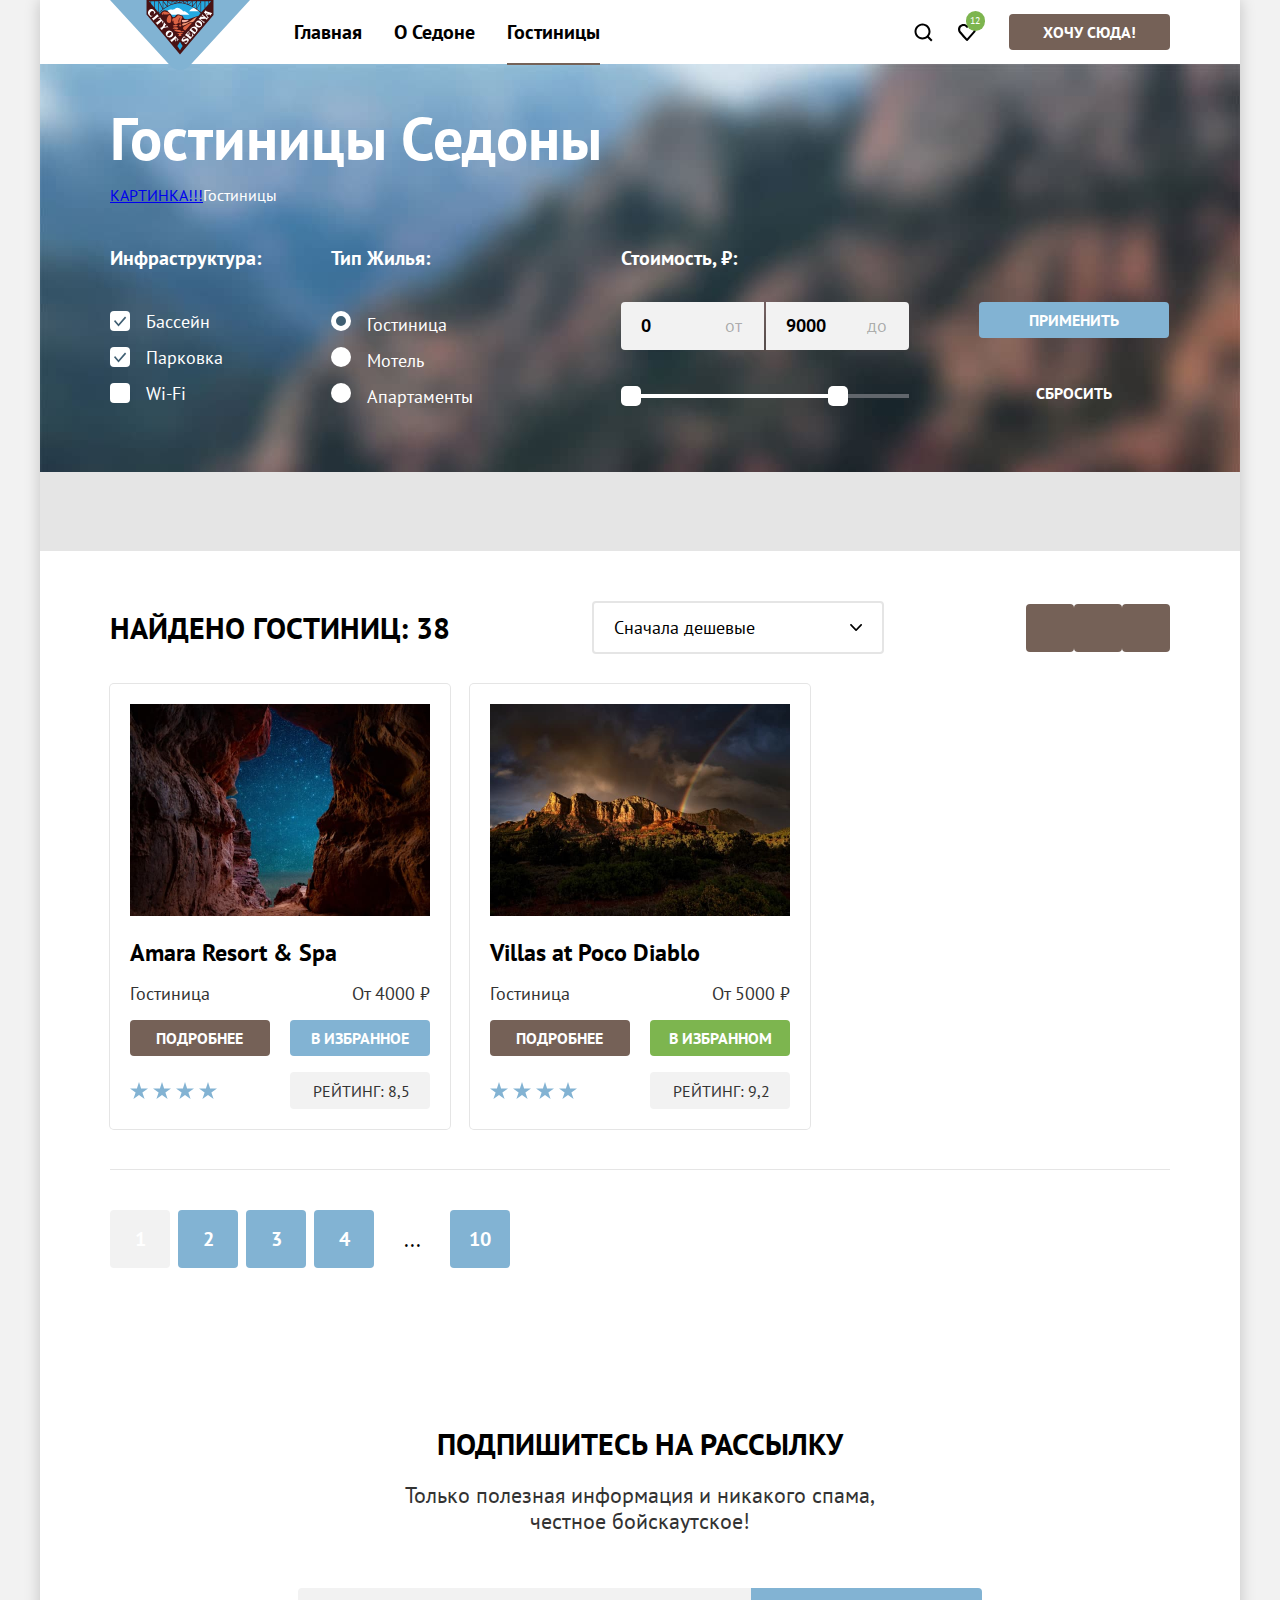
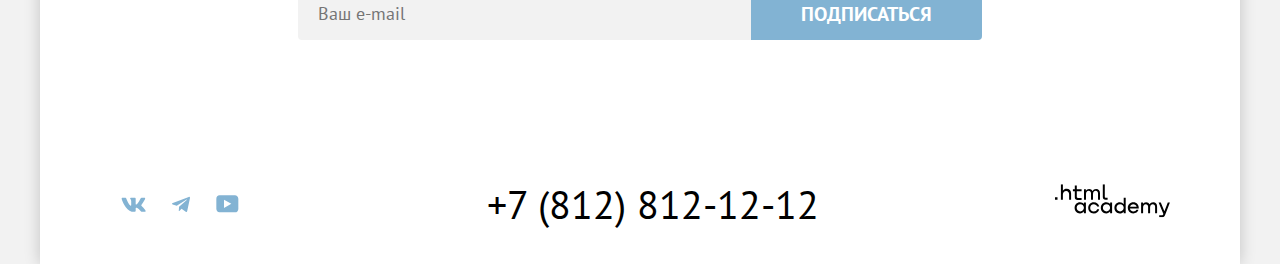
==== catalog.html @ 9e384999 "Добавляет состояния select" ====
<!DOCTYPE html>
<html lang="ru">

  <head>
    <meta charset="utf-8">
    <title>Гостиницы Седоны</title>
    <link rel="stylesheet" href="styles/styles.css">
  </head>

  <body>
    <div class="page-container">
      <header class="page-header">
        <div class="padding-container">
          <a class="navigation-logo" href="/">
            <img class="page-header-logo" src="images/icons/logo.svg" width="140" height="70"
              alt="Логотип сайта городка Седона">
          </a>
          <nav class="navigation">
            <ul class="navigation-list">
              <li class="navigation-item">
                <a class="navigation-link" href="/">Главная</a>
              </li>
              <li>
                <a class="navigation-link" href="#">О Седоне</a>
              </li>
              <li>
                <a class="navigation-link navigation-link-current">Гостиницы</a>
              </li>
            </ul>
            <ul class="navigation-list navigation-user">
              <li class="navigation-user-item">
                <a class="navigation-link navigation-user-link navigation-user-link-search" href="#">
                  <span class="visually-hidden">Поиск</span>
                </a>
              </li>
              <li class="navigation-user-item navigation-user-margin">
                <a class="navigation-link navigation-user-link navigation-user-link-favorite" href="#">
                  <span class="visually-hidden">Избранное</span>
                  <span class="visually-hidden">Количество выбранных отелей:</span>
                  <span class="likes-number">12</span>
                </a>
              </li>
              <li class="navigation-user-item navigation-user-here">
                <a class="button button-link" href="#">Хочу сюда!</a>
              </li>
            </ul>
          </nav>
        </div>
      </header>
      <main class="main-inner main-container">
        <section class="hotel-search">
          <div class="padding-container">
            <header class="inner-header">
              <h1 class="inner-header-title">Гостиницы Седоны</h1>
              <ul class="breadcrumbs">
                <li class="breadcrumbs-item">
                  <a class="breadcrumbs-link" href="/">КАРТИНКА!!!</a>
                </li>
                <li class="breadcrumbs-item">
                  <a class="breadcrumbs-link">Гостиницы</a>
                </li>
              </ul>
            </header>
            <form class="catalog-filter" action="https://echo.htmlacademy.ru" method="get">
              <fieldset class="catalog-filter-group">
                <legend class="catalog-filter-title">
                  <h4 class="heading-4">Инфраструктура:</h4>
                </legend>
                <ul class="catalog-filter-list">
                  <li class="catalog-filter-item">
                    <input class="custom-checkbox control-input" type="checkbox" name="pool" id="pool" checked>
                    <label class="control" for="pool">Бассейн</label>
                  </li>
                  <li class="catalog-filter-item">
                    <input class="custom-checkbox control-input" type="checkbox" name="parking" id="parking" checked>
                    <label class="control" for="parking">Парковка</label>
                  </li>
                  <li class="catalog-filter-item">
                    <input class="custom-checkbox control-input" type="checkbox" name="wi-fi" id="wi-fi">
                    <label class="control" for="wi-fi">Wi-Fi</label>
                  </li>
                </ul>
              </fieldset>
              <fieldset class="catalog-filter-group">
                <legend class="catalog-filter-title">
                  <h4 class="heading-4">Тип жилья:</h4>
                </legend>
                <ul class="catalog-filter-list">
                  <li class="catalog-filter-item">
                    <input class="custom-radio control-input" type="radio" name="type" value="hotel" id="hotel" checked>
                    <label class="control" for="hotel">Гостиница</label>
                  </li>
                  <li class="catalog-filter-item">
                    <input class="custom-radio control-input" type="radio" name="type" value="motel" id="motel">
                    <label class="control" for="motel">Мотель</label>
                  </li>
                  <li class="catalog-filter-item">
                    <input class="custom-radio control-input" type="radio" name="type" value="apartments" id="apartments">
                    <label class="control" for="apartments">Апартаменты</label>
                  </li>
                </ul>
              </fieldset>
              <fieldset class="catalog-filter-group">
                <legend class="catalog-filter-title">
                  <h4 class="heading-4">Стоимость, ₽:</h4>
                </legend>
                <div class="input-group">
                  <div class="input-container">
                    <input class="input-text input-number input-number-from" type="number" name="from" value="0" min="0"
                      step="1000" id="input-number-from" placeholder="0">
                    <label class="input-text input-text-position" for="input-number-from">от</label>
                  </div>
                  <div class="input-container">
                    <input class="input-text input-number input-number-to" type="number" name="to" value="9000" min="0"
                      step="1000" id="input-number-to" placeholder="9000">
                    <label class="input-text input-text-position" for="input-number-to">до</label>
                  </div>
                </div>
                <div class="range-slider">
                  <input class="range-from" type="range" value="0">
                  <input class="range-to" type="range" value="0">
                </div>
              </fieldset>
              <fieldset class="catalog-filter-group">
                <button class="button button-second button-submit" type="submit">Применить</button>
                <button class="button reset-button" type="reset">Сбросить</button>
              </fieldset>
            </form>
          </div>
        </section>
        <section class="catalog-hotels">
          <div class="padding-container">
            <div class="sorting-hotels">
              <h2 class="text-title text-title-search">Найдено гостиниц: <span>38</span></h2>
              <select class="select-control" aria-label="Сортировка">
                <option value="cheap">Сначала дешевые</option>
                <option value="expensive">Сначала дорогие</option>
              </select>
              <ul class="show-list">
                <li class="show-item">
                  <a class="button cards-button button-select">
                    <span class="visually-hidden">Показать таблицей</span>
                  </a>
                </li>
                <li class="show-item">
                  <a class="button cards-button" href="#">
                    <span class="visually-hidden">Показать слайдшоу</span>
                  </a>
                </li>
                <li class="show-item">
                  <a class="button cards-button" href="#">
                    <span class="visually-hidden">Показать списком</span>
                  </a>
                </li>
              </ul>
            </div>
            <ul class="hotel-list">
              <li class="hotel-card">
                <a class="hotel-card-link-image" href="#" tabindex="-1">
                  <img class="hotel-card-image" src="images/catalog/hotel-1.jpg" width="300" height="212" alt="">
                  <h3 class="hotel-card-title">Amara Resort & Spa</h3>
                </a>
                <span class="hotel-card-name information-description">Гостиница</span>
                <span class="hotel-card-price information-description">От <span>4000</span> ₽</span>
                <a class="hotel-card-button button button-link detail" href="#">Подробнее</a>
                <button class="button button-second button-favorites-out" type="button">В избранное</button>
                <span class="stars stars-4" role="img" aria-label="4 звезды">
                  <span class="visually-hidden">Количество звёзд</span>
                </span>
                <span class="button-rating">Рейтинг:&nbsp<span>8,5</span></span>
              </li>
              <li class="hotel-card">
                <a class="hotel-card-link-image" href="#" tabindex="-1">
                  <img class="hotel-card-image" src="images/catalog/hotel-2.jpg" width="300" height="212" alt="">
                  <h3 class="hotel-card-title">Villas at Poco Diablo</h3>
                </a>
                <span class="hotel-card-name information-description">Гостиница</span>
                <span class="hotel-card-price information-description">От <span>5000</span> ₽</span>
                <a class="hotel-card-button button button-link detail" href="#">Подробнее</a>
                <button class="button button-favorite" type="button">В избранном</button>
                <span class="stars stars-4" role="img" aria-label="4 звезды">
                  <span class="visually-hidden">Количество звёзд</span>
                </span>
                <span class="button-rating">Рейтинг:&nbsp<span>9,2</span></span>
              </li>

            </ul>
            <ul class="pagination">
              <li class="pagination-item pagination-item-current">
                <a class="pagination-link pagination-current">1</a>
              </li>
              <li class="pagination-item">
                <a class="pagination-link button-second" href="#">2</a>
              </li>
              <li class="pagination-item">
                <a class="pagination-link button-second" href="#">3</a>
              </li>
              <li class="pagination-item">
                <a class="pagination-link button-second" href="#">4</a>
              </li>
              <li class="pagination-item">
                <span class="ellipsis">...</span>
              </li>
              <li class="pagination-item">
                <a class="pagination-link button-second" href="#">10</a>
              </li>
            </ul>
          </div>
        </section>
        <section class="subscription">
          <div class="padding-container">
            <h2 class="text-title text-title-margin">Подпишитесь на рассылку</h2>
            <p class="text-description text-description-margin">Только полезная информация и никакого спама,<br>честное
              бойскаутское!</p>
            <form class="newsletter-form" action="https://echo.htmlacademy.ru" method="post">
              <label for="newsletter-email"></label>
              <input class="newsletter-field input-text" placeholder="Ваш e-mail" type="email" id="newsletter-email"
                name="newsletter-email" required>
              <button class="button button-big newsletter-button button-second" type="submit">Подписаться</button>
            </form>
          </div>
        </section>
      </main>
      <footer class="page-footer">
        <!-- Подвал сайта -->
        <div class="page-footer-container">
          <ul class="social-list">
            <li class="social-item">
              <a class="button-icon" href="https://vk.com/htmlacademy" target="_blank" rel="noreferrer noopener"
                aria-label="Vkontakte">
                <svg class="social-icon" width="25" height="15" viewBox="0 0 25 15" fill="none"
                  xmlns="http://www.w3.org/2000/svg">
                  <path fill-rule="evenodd" clip-rule="evenodd"
                    d="M24.1164 1.80445C24.2824 1.25845 24.1164 0.856445 23.3214 0.856445H20.6964C20.0284 0.856445 19.7204 1.20345 19.5534 1.58645C19.5534 1.58645 18.2184 4.78245 16.3274 6.85845C15.7154 7.46045 15.4374 7.65145 15.1034 7.65145C14.9364 7.65145 14.6854 7.46045 14.6854 6.91345V1.80445C14.6854 1.14845 14.5014 0.856445 13.9454 0.856445H9.81738C9.40038 0.856445 9.14938 1.16045 9.14938 1.44945C9.14938 2.07045 10.0954 2.21445 10.1924 3.96245V7.76045C10.1924 8.59345 10.0394 8.74444 9.70538 8.74444C8.81538 8.74444 6.65038 5.53345 5.36538 1.85945C5.11638 1.14445 4.86438 0.856445 4.19338 0.856445H1.56638C0.816382 0.856445 0.666382 1.20345 0.666382 1.58645C0.666382 2.26845 1.55638 5.65645 4.81138 10.1374C6.98138 13.1974 10.0364 14.8564 12.8194 14.8564C14.4884 14.8564 14.6944 14.4884 14.6944 13.8534V11.5404C14.6944 10.8034 14.8524 10.6564 15.3814 10.6564C15.7714 10.6564 16.4384 10.8484 17.9964 12.3234C19.7764 14.0724 20.0694 14.8564 21.0714 14.8564H23.6964C24.4464 14.8564 24.8224 14.4884 24.6064 13.7604C24.3684 13.0364 23.5184 11.9854 22.3914 10.7384C21.7794 10.0284 20.8614 9.26345 20.5824 8.88045C20.1934 8.38945 20.3044 8.17044 20.5824 7.73345C20.5824 7.73345 23.7824 3.30745 24.1154 1.80445H24.1164Z"
                    fill="currentColor" />
                </svg>
              </a>
            </li>
            <li class="social-item">
              <a class="button-icon" href="https://t.me/htmlacademy" target="_blank" rel="noreferrer noopener"
                aria-label="Telegram">
                <svg class="social-icon" width="18" height="17" viewBox="0 0 18 17" fill="none"
                  xmlns="http://www.w3.org/2000/svg">
                  <path
                    d="M16.785 0.955705L0.840489 7.1042C-0.247661 7.54126 -0.241365 8.14828 0.640845 8.41897L4.73445 9.69597L14.2058 3.72014C14.6537 3.44766 15.0629 3.59424 14.7265 3.89281L7.05283 10.8183H7.05103L7.05283 10.8192L6.77045 15.0387C7.18413 15.0387 7.36669 14.8489 7.59871 14.625L9.58705 12.6915L13.7229 15.7464C14.4855 16.1664 15.0332 15.9506 15.2229 15.0405L17.9379 2.2453C18.2158 1.13107 17.5126 0.626562 16.785 0.955705Z"
                    fill="currentColor" />
                </svg>
              </a>
            </li>
            <li class="social-item">
              <a class="button-icon" href="https://youtube.com/user/htmlacademyru" target="_blank"
                rel="noreferrer noopener" aria-label="Youtube">
                <svg class="social-icon" width="23" height="18" viewBox="0 0 23 18" fill="none"
                  xmlns="http://www.w3.org/2000/svg">
                  <path
                    d="M18.9402 0.356445H3.50738C1.64668 0.356445 0.333252 1.9502 0.333252 3.75645V13.8502C0.333252 15.7627 1.64668 17.3564 3.50738 17.3564H19.1591C20.8009 17.3564 22.3333 15.7627 22.3333 13.9564V3.75645C22.1143 1.9502 20.8009 0.356445 18.9402 0.356445ZM7.99494 12.8939V4.81894L15.3283 8.85645L7.99494 12.8939Z"
                    fill="currentColor" />
                </svg>
              </a>
            </li>
          </ul>
          <address class="contact">
            <a class="contact-phone" href="tel:+78128121212"> +7 (812) 812-12-12 </a>
          </address>
          <div class="partner-link">
            <a href="https://htmlacademy.ru" target="_blank" rel="noreferrer noopener" aria-label="htmlacademy">
              <svg class="academy" width="115" height="34" viewBox="0 0 115 34" fill="none"
                xmlns="http://www.w3.org/2000/svg">
                <g clip-path="url(#clip0_33515_1190)">
                  <path d="M0 13.2564V15.8564H2.5V13.2564H0Z" fill="currentColor" />
                  <path
                    d="M11.6 4.85645C10 4.85645 8.8 5.55645 8 6.55645H7.9V0.356445H5.9V15.8564H7.9V10.5564C7.9 8.45645 9.2 6.95645 11.2 6.95645C13 6.95645 14.1 8.35645 14.1 10.1564V15.8564H16.1V9.75644C16.2 6.75644 14.3 4.85645 11.6 4.85645Z"
                    fill="currentColor" />
                  <path
                    d="M26.6 5.15645H21.8V1.45645H19.8V5.25645H17.9V7.25645H19.8V13.2564C19.8 14.9564 20.8 15.9564 22.5 15.9564H26.6V13.9564H22.9C22.2 13.9564 21.8 13.5564 21.8 12.8564V7.15645H26.6V5.15645Z"
                    fill="currentColor" />
                  <path
                    d="M41.1 4.95645C39.5 4.95645 38.2 5.75644 37.6 7.05645H37.5C36.9 5.85645 35.7 4.95645 34.1 4.95645C32.7 4.95645 31.6 5.75645 31 6.75645H30.9V5.15645H29V15.7564H31V10.3564C31 8.35645 32 6.85645 33.6 6.85645C35.1 6.85645 36 7.85645 36 9.45645V15.7564H38V10.1564C38 7.75645 39.4 6.85645 40.6 6.85645C42.1 6.85645 43 7.85645 43 9.45645V15.7564H45V9.25644C45.1 6.75644 43.6 4.95645 41.1 4.95645Z"
                    fill="currentColor" />
                  <path
                    d="M47.8 13.0564C47.8 14.7564 48.8 15.7564 50.6 15.7564H52.6V13.7564H50.9C50.2 13.7564 49.8 13.3564 49.8 12.6564V0.356445H47.8V13.0564Z"
                    fill="currentColor" />
                  <path
                    d="M28.9 20.0564C28 18.9564 26.7 18.2564 25 18.2564C21.9 18.2564 19.6 20.5564 19.6 23.8564C19.6 27.1564 21.9 29.4564 25 29.4564C26.8 29.4564 28 28.6564 28.8 27.5564H28.9V29.1564H30.9V18.5564H28.9V20.0564ZM25.3 27.4564C23.1 27.4564 21.7 25.8564 21.7 23.8564C21.7 21.8564 23.1 20.2564 25.3 20.2564C27.5 20.2564 28.9 21.8564 28.9 23.8564C28.9 25.7564 27.5 27.4564 25.3 27.4564Z"
                    fill="currentColor" />
                  <path
                    d="M44.2 22.3564C43.7 19.9564 41.6 18.2564 38.8 18.2564C35.4 18.2564 33.2 20.7564 33.2 23.8564C33.2 26.9564 35.4 29.4564 38.8 29.4564C41.6 29.4564 43.7 27.6564 44.2 25.2564H42.1C41.7 26.5564 40.4 27.5564 38.8 27.5564C36.6 27.5564 35.2 25.9564 35.2 23.9564C35.2 21.9564 36.6 20.3564 38.8 20.3564C40.4 20.3564 41.6 21.3564 42.1 22.5564H44.2V22.3564Z"
                    fill="currentColor" />
                  <path
                    d="M55.1 20.0564C54.2 18.9564 52.9 18.2564 51.2 18.2564C48.1 18.2564 45.8 20.5564 45.8 23.8564C45.8 27.1564 48.1 29.4564 51.2 29.4564C53 29.4564 54.2 28.6564 55 27.5564H55.1V29.1564H57.1V18.5564H55.1V20.0564ZM51.5 27.4564C49.3 27.4564 47.9 25.8564 47.9 23.8564C47.9 21.8564 49.3 20.2564 51.5 20.2564C53.7 20.2564 55.1 21.8564 55.1 23.8564C55.1 25.7564 53.6 27.4564 51.5 27.4564Z"
                    fill="currentColor" />
                  <path
                    d="M68.7 20.1564C67.8 19.0564 66.5 18.2564 64.8 18.2564C61.7 18.2564 59.4 20.5564 59.4 23.8564C59.4 27.1564 61.6 29.4564 64.8 29.4564C66.5 29.4564 67.8 28.6564 68.6 27.6564H68.7V29.1564H70.7V13.7564H68.7V20.1564ZM65.1 27.4564C62.9 27.4564 61.5 25.8564 61.5 23.8564C61.5 21.8564 62.9 20.2564 65.1 20.2564C67.3 20.2564 68.7 21.8564 68.7 23.8564C68.6 25.8564 67.2 27.4564 65.1 27.4564Z"
                    fill="currentColor" />
                  <path
                    d="M78.3 18.2564C75 18.2564 72.8 20.7564 72.8 23.8564C72.8 26.8564 74.9 29.4564 78.3 29.4564C80.8 29.4564 82.8 28.1564 83.5 25.8564H81.4C80.9 26.8564 79.8 27.4564 78.4 27.4564C76.5 27.4564 75.1 26.1564 75 24.5564H83.8C84 20.9564 81.8 18.2564 78.3 18.2564ZM78.3 20.1564C80 20.1564 81.3 21.1564 81.6 22.7564H75.1C75.4 21.2564 76.6 20.1564 78.3 20.1564Z"
                    fill="currentColor" />
                  <path
                    d="M98.2 18.2564C96.6 18.2564 95.3 19.0564 94.6 20.2564H94.5C93.9 19.0564 92.7 18.2564 91.1 18.2564C89.7 18.2564 88.6 18.9564 88 20.0564V18.5564H86.1V29.1564H88.1V23.7564C88.1 21.7564 89.1 20.3564 90.7 20.2564C92.2 20.2564 93.1 21.2564 93.1 22.8564V29.1564H95.1V23.5564C95.1 21.1564 96.5 20.2564 97.7 20.2564C99.2 20.2564 100.1 21.2564 100.1 22.8564V29.1564H102.1V22.6564C102.2 20.0564 100.7 18.2564 98.2 18.2564Z"
                    fill="currentColor" />
                  <path
                    d="M109.4 27.3564L105.8 18.4564H103.6L108.4 30.0564C108.1 30.9564 107.7 31.2564 106.7 31.2564H104.2V33.2564H106.7C108.5 33.2564 109.5 32.4564 110.2 30.6564L114.9 18.4564H112.8L109.4 27.3564Z"
                    fill="currentColor" />
                </g>
                <defs>
                  <clipPath id="clip0_33515_1190">
                    <rect width="115" height="33" fill="white" transform="translate(0 0.356445)" />
                  </clipPath>
                </defs>
              </svg>
            </a>
          </div>
        </div>
      </footer>
    </div>
  </body>

</html>
---- styles/styles.css ----
@font-face {
  font-family: "PT Sans";
  font-style: normal;
  font-weight: 400;
  src: url("../fonts/ptsans-400.woff2") format("woff2");
  font-display: swap;
}

@font-face {
  font-family: "PT Sans";
  font-style: normal;
  font-weight: 700;
  src: url("../fonts/ptsans-700.woff2") format("woff2");
  font-display: swap;
}

*,
*::before,
*::after {
  box-sizing: border-box;
}

html {
  display: flex;
  justify-content: center;
  height: 100%;
}

body {
  font-family: "PT Sans", sans-serif;
  font-size: 30px;
  line-height: 36px;
  font-style: normal;
  font-weight: 400;
  color: #000000;
  background-color: #f2f2f2;
  text-decoration: none;
  margin: 0;
}

.button {
  display: inline-block;
  font-family: inherit;
  font-weight: 700;
  font-size: 16px;
  line-height: 20px;
  color: #ffffff;
  border: none;
  text-transform: uppercase;
  border-radius: 4px;
  background-color: #756157;
  text-align: center;
  cursor: pointer;
  /* padding-top: 8px;
  padding-bottom: 8px; */
  padding: 8px;
  text-decoration: none;
  box-sizing: border-box;
  appearance: none;
  transition: background-color 250ms ease-in-out, color 250ms ease-in-out;
  outline: none;
}

.button:disabled {
  background-color: #e5e5e5;
  cursor: default;
}

.button:not(:disabled):active {
  color: rgba(255, 255, 255, 0.3);
}

.visually-hidden {
  position: absolute;
  width: 1px;
  height: 1px;
  margin: -1px;
  border: 0;
  padding: 0;
  white-space: nowrap;
  clip-path: inset(100%);
  clip: rect(0 0 0 0);
  overflow: hidden;
}

/* Pages */

.page-container {
  min-height: 100vh;
  display: flex;
  flex-direction: column;
  width: 1200px;
  box-shadow: 0 0 15px 0 rgba(0, 0, 0, 0.2);
  background: #ffffff;
  margin: 0 auto;
}

.padding-container {
  padding-left: 70px;
  padding-right: 70px;
}

.page-header {
  /* display: flex;
  align-items: center;
  text-align: center;
  column-gap: 30px;
  margin: 0; */

  display: flex;
  align-items: flex-start;
  justify-content: flex-start;
  flex-direction: row;
  gap: 30px;
  padding: 0;
  min-height: 64px;
  margin: 0;
}

.navigation-logo {
  width: 138px;
  /* margin-left: 64px;
  margin-right: 30px; */
  position: absolute;
}

.navigation-logo:hover {
  opacity: 0.8;
}

.navigation-logo:focus {
  opacity: 0.8;
}

.navigation {
  display: flex;
  align-items: center;
  column-gap: 30px;
  width: 1060px;

}

.navigation-list {
  /* flex-wrap: wrap;
  width: 450px;
  display: flex;
  margin: 0;
  padding: 0;
  list-style-type: none; */

  display: flex;
  align-items: center;
  justify-content: flex-start;
  flex-direction: row;

  margin: 0;
  list-style-type: none;
  padding-inline-start: 0;
  flex-wrap: wrap;
  max-width: 450px;
  margin-left: 168px;
}

.navigation-link {
  display: flex;
  align-items: center;
  justify-content: center;
  flex-direction: column;
  gap: 8px;
  font-size: 20px;
  line-height: 24px;
  font-weight: 700;
  color: inherit;
  text-decoration: none;
  padding: 20px 16px;
  position: relative;
}

.navigation-link-current:before {
  content: '';
  background-color: #756257;
  position: absolute;
  left: 16px;
  right: 16px;
  bottom: -1px;
  height: 2px;
}

.navigation-user {
  display: flex;
  align-items: center;
  justify-content: flex-start;
  flex-direction: row;
  margin-left: auto;
  flex-wrap: wrap;
  max-width: 320px;
}

.navigation-user-here {
  display: flex;
}

.navigation-user-link {
  display: block;
  min-width: 44px;
  min-height: 64px;
  background-repeat: no-repeat;
  background-position: center;
  background-size: 20px 20px;
  padding: 22px 12px;
}

.navigation-user-link-search {
  background-image: url("../images/icons/search.svg");
}

.navigation-user-margin {
  margin-right: 20px;
}

.navigation-user-link-favorite {
  background-image: url("../images/icons/heart.svg");
}

.likes-number {
  position: absolute;
  padding: 5px 5px 5px 4px;
  top: 11px;
  right: 4px;
  justify-content: center;
  align-items: center;
  display: inline-flex;
  height: 20px;
  line-height: 10px;
  font-size: 10px;
  font-weight: 400;
  color: #ffffff;
  border-radius: 10px;
  background-color: #7db54f;
}

.button-link {
  padding-left: 34px;
  padding-right: 34px;
}

.button-link:not(:disabled):hover {
  background-color: #615048;
}

.button-link:not(:disabled):focus {
  background-color: #615048;
}

/* .button-link:not(:disabled):active {
  color: rgba(255, 255, 255, 0.3);
} */

.main-index {
  text-align: center;
}

.main-container {
  flex-grow: 1;
}

.hero {
  display: flex;
  justify-content: center;
  background-color: #E5E5E5;
  background-image: url("../images/index/divider.svg"), url("../images/index/index-background.jpg");
  background-size: 100% auto, cover;
  background-repeat: no-repeat;
  background-position: left bottom, left top;
  min-height: 485px;
  padding-top: 51px;
}

.welcome {

  /* margin-top: 51px; */
  /* margin-bottom: 82px; */
  /* display: block; */
  /* margin: 0 auto; */
  /* margin: 0; */
}

.arizona {
  padding: 69px 0;
  margin: 0;
}

.text-title {
  font-size: 30px;
  font-weight: 700;
  text-transform: uppercase;
  margin: 0;
}

.text-title-margin {
  margin-bottom: 20px;
}

.text-title-arizona {
  margin-bottom: 25px;
}

.text-title-search {
  max-width: 400px;
}

.text-description {
  font-size: 22px;
  line-height: 26px;
  color: #333333;
  margin: 0;
}

.text-description-margin {
  margin-bottom: 54px;
}

/* List */

.advantages-list {
  display: flex;
  flex-wrap: wrap;
  margin: 0;
  padding: 0;
  list-style-type: none;
}

.information-card {
  width: 400px;
  padding-left: 70px;
  padding-right: 70px;
}

.information-card-middle {
  background: rgba(131, 179, 211, 0.12);
}

.information-card-center {
  background: rgba(131, 179, 211, 0.2);
}

.information-card-corner {
  display: flex;
  flex-direction: row;
  color: #ffffff;
  background-color: #82b3d3;
  width: 100%;
  padding: 0;
}

.information-card-corner-wraper {
  min-width: 400px;
  padding: 102px 70px;
}

.information-card-wraper {
  padding-top: 112px;
  padding-bottom: 112px;
}

.information-card-service-wraper {
  padding-top: 81px;
  padding-bottom: 81px;
}

.information-title {
  position: relative;
  font-weight: 700;
  font-size: 24px;
  line-height: 28px;
  text-transform: uppercase;
  margin: 0;
  margin-bottom: 30px;
}

.advantages-title {
  margin-top: 0;
  margin-bottom: 62px;
}

.advantages-title::before {
  content: '';
  position: absolute;
  bottom: -30px;
  left: 0;
  right: 0;
  width: 60px;
  border-top: 2px solid rgba(0, 0, 0, 0.3);
  left: 50%;
  margin-left: -30px;
}

.advantages-title-corner:before {
  border-top: 2px solid rgba(255, 255, 255, 0.3);
}

.information-description {
  font-size: 18px;
  line-height: 21px;
  color: #333333;
  margin: 0;
}

.information-description-corner {
  color: #ffffff;
}

.advantages-image {
  object-fit: cover;
  height: 100%;
}

.service-list {
  display: flex;
  justify-content: space-between;
  flex-wrap: wrap;
  margin: 0;
  padding: 0;
  list-style-type: none;
}

/*
.service-title {
  position: relative;
} */

.service-title::before {
  /* position: absolute; */
  content: "";
  display: block;
  width: 75px;
  height: 72px;
  margin: 0 auto;
  margin-bottom: 30px;
  background-size: contain;
  background-repeat: no-repeat;
  background-position: center;
}

.service-title-housing::before {
  background-image: url("../images/index/advantage-icon-housing.svg");
}

.service-title-food::before {
  background-image: url("../images/index/advantage-icon-food.svg");
}

.service-title-souvenirs::before {
  background-image: url("../images/index/advantage-icon-souvenirs.svg");
}

.rest {
  padding: 64px 0;
}

.interest {
  padding: 96px 0;
}

.button-big {
  font-size: 20px;
  line-height: 36px;
  padding-left: 50px;
  padding-right: 50px;
}

.subscription {
  text-align: center;
  padding-top: 96px;
  padding-bottom: 104px;
}

.subscription-main-image {
  background: #E5E5E5;
  background-image: url("../images/index/subscribe-index.jpg");
  background-size: 100% auto, cover;
  background-repeat: no-repeat;
  /* background-position: left bottom, left top; */
  color: #ffffff;
}

.newsletter-form {
  display: flex;
  max-width: 684px;
  margin: 0 auto;
}

.text-description-background {
  color: #ffffff;
}

.input-text {
  font-family: inherit;
  font-size: 18px;
  line-height: 24px;
}

.newsletter-field {
  color: #000000;
  border-radius: 4px 0 0 4px;
  padding: 12px 20px;
  width: 100%;
  background-color: #f2f2f2;
  border: none;
}

.newsletter-button {
  border-radius: 0 4px 4px 0;
}

.button-second {
  background-color: #82b3d3;
}

.button-second:not(:disabled):hover {
  background-color: #68a2ca;
}

.button-second:not(:disabled):focus {
  background-color: #68a2ca;
}

.button-second:not(:disabled):active {}

.page-footer {
  min-height: 120px;
  display: flex;
  margin: 0;
  padding: 0 70px;
  width: 100%;
}

.page-footer-container {
  display: flex;
  align-items: center;
  justify-content: center;
  gap: 40px;
  width: 100%;
}

.social-list {
  flex-wrap: wrap;
  max-width: 200px;
  display: inline-flex;
  margin: 0;
  padding: 0;
  list-style-type: none;
}

.button-icon {
  display: flex;
  justify-content: center;
  align-items: center;
  min-width: 47px;
  min-height: 40px;
}

.social-icon {
  color: #83b3d3;
}

.button-icon:hover .social-icon {
  color: #68a2ca;
}

.button-icon:focus-visible .social-icon {
  color: #68a2ca;
}

.button-icon:active .social-icon {
  color: rgba(104, 162, 202, 0.3);
}

.contact {
  display: flex;
  justify-content: center;
  margin: 0 auto;
}

.contact-phone {
  font-size: 40px;
  line-height: 40px;
  font-weight: 400;
  color: #000000;
  font-style: normal;
  text-decoration: none;
}

.partner-link {
  display: flex;
  max-width: 200px;
}

.academy {
  color: #000000;
}

.modal-container {
  position: fixed;
  top: 0;
  left: 0;
  display: flex;
  width: 100%;
  height: 100%;
  background-color: rgba(242, 242, 242, 0.8);
}

.modal-container-close {
  /* display: none; */
}

.modal {
  position: relative;
  margin: auto;
  border-radius: 30px;
  padding: 64px 70px;
  box-shadow: 0 25px 50px 0 rgba(0, 0, 0, 0.15);
  background: #ffffff;


}

.modal-search {
  width: 717px;

}

.modal-close-button {
  position: absolute;
  padding: 0;
  top: 64px;
  right: 52px;
  width: 52px;
  height: 52px;
  /* border: none; */
  background-image: url("../images/icons/close.svg");
  background-repeat: no-repeat;
  background-position: center;
  border-radius: 100%;
  background-color: #f2f2f2;
}

.modal-content {}

.modal-title {
  margin-bottom: 64px;
  max-width: 540px;
}

.booking-date {
  display: grid;
  grid-template-columns: 25% 75%;
}

.input-date {
  font-weight: 700;
  border-radius: 4px;
  padding: 12px 20px;
  max-width: 440px;
  background-color: #f2f2f2;
  border: none;
}

.feedback {
  font-size: 16px;
  line-height: 21px;
  color: #333333;
}

.invalid-feedback {
  /* grid-row: 1 / -2; */
  color: #ff5757;
}

.quantity {
  /* grid-column: 3 / -3; */
}

.button-modal {
  /* grid-column: 4 / -3; */
  background-color: #83b3d3;
  width: 100%;
  border-radius: 10px;
  padding: 18px 77px;
  font-size: 20px;
  line-height: 24px;
  margin-top: 48px;
}

.hotel-search {
  background: #E5E5E5;
  background-image: url("../images/catalog/catalog-background.jpg");
  background-size: 100% auto, cover;
  background-repeat: no-repeat;
  /* background-position: left bottom, left top; */
  color: #ffffff;
  padding-top: 35px;
  padding-bottom: 70px;
}

.inner-header {
  margin-bottom: 40px;
}

.inner-header-title {
  font-size: 60px;
  line-height: 78px;
  text-align: left;
  margin: 0;
  margin-bottom: 8px;
}

.breadcrumbs {
  display: flex;
  font-size: 16px;
  line-height: 21px;
  margin: 0;
  padding: 0;
  list-style-type: none;
}

.catalog-filter {
  display: grid;
  grid-template-columns: 151px 1fr 288px 191px;
  gap: 70px;
  padding-bottom: 70px;
}

.catalog-filter-group {
  border: 0;
  padding: 0;
  margin: 0;
}

.catalog-filter-list {
  list-style-type: none;
  padding: 0;
  margin: 0;
}

.catalog-filter-title {
  padding: 0;
}

.heading-4 {
  font-size: 20px;
  line-height: 24px;
  text-transform: capitalize;
  font-weight: 700;
  margin: 0;
  margin-bottom: 32px;
}

.control {
  font-size: 18px;
  line-height: 23px;
}

.custom-checkbox {
  position: absolute;
  z-index: -1;
  opacity: 0;
}

.custom-checkbox + label {
  display: inline-flex;
  align-items: center;
  user-select: none;
}

.custom-checkbox + label::before {
  content: '';
  display: inline-block;
  width: 20px;
  height: 20px;
  background: #ffffff;
  flex-shrink: 0;
  flex-grow: 0;
  border-radius: 4px;
  margin-right: 16px;
  background-repeat: no-repeat;
  background-position: center center;
}

.custom-checkbox:checked + label::before {
  background-image: url("../images/icons/check.svg");
}

/* стили при наведении курсора на checkbox */
.custom-checkbox:hover::before {
  opacity: 0.6;
}

.control:hover {
  opacity: 0.6;
}

/* стили для активного состояния чекбокса (при нажатии на него) */
.custom-checkbox:active + label::before {
  opacity: 0.3;
}

.control:active {
  opacity: 0.6;
}

/* стили для чекбокса, находящегося в фокусе */
.custom-checkbox:focus-visible + label::before {
  outline: 3px solid #83b3d3;
}

/* для элемента input c type="radio" */
.custom-radio {
  position: absolute;
  z-index: -1;
  opacity: 0;
}

/* создание в label псевдоэлемента  before со следующими стилями */
.custom-radio + label::before {
  content: '';
  display: inline-block;
  width: 20px;
  height: 20px;
  background: #ffffff;
  flex-shrink: 0;
  flex-grow: 0;
  border-radius: 100%;
  margin-right: 16px;
  background-repeat: no-repeat;
  background-position: center center;
}

.custom-radio:checked + label::before {
  background-color: #3f5e72;
  ;
  border: 5px solid #ffffff;
}

.custom-radio:focus-visible + label::before {
  outline: 3px solid #83b3d3;
}


.input-group {
  display: flex;
  align-items: flex-start;
  justify-content: flex-start;
  flex-direction: row;
  gap: 2px;
  width: 288px;
  height: 48px;
  margin-bottom: 44px;
}

.input-container {
  position: relative;
}

.input-number {
  font-weight: 700;
  padding: 12px 20px;
  width: 143px;
  background: #f2f2f2;
  border: none;
  padding: 12px 40px 12px 20px;
  padding-right: 57px;
  -moz-appearance: textfield;
}

.input-number::-webkit-inner-spin-button,
.input-number::-webkit-outer-spin-button {
  -webkit-appearance: none;
  margin: 0;
}

.input-number-from {
  border-radius: 4px 0 0 4px;
}

.input-container .input-text-position {
  position: absolute;
  right: 22px;
  top: 50%;
  transform: translateY(-50%);
  color: rgba(0, 0, 0, .3);
}

.input-number-to {
  border-radius: 0 4px 4px 0;
}

.range-slider {
  display: flex;
  align-items: center;
  justify-content: space-between;
  background-color: #ffffff;
  height: 4px;
}

input[type="range"] {
  margin: 0;
  -webkit-appearance: none;
  position: relative;
  overflow: hidden;
  height: 20px;
  cursor: pointer;
  background-color: transparent;
  outline: none;
  width: 81px;
}

.range-from::-webkit-slider-runnable-track {
  background: #ffffff;
  height: 4px;
  margin-right: 10px;
  padding: 0;
  outline: none;
}

.range-to::-webkit-slider-runnable-track {
  margin: 0;
  -webkit-appearance: none;
  margin: 0;
  padding: 0;
  outline: none;
  background: #61666c;
  height: 4px;
}

::-webkit-slider-thumb {
  -webkit-appearance: none;
  width: 20px;
  height: 20px;
  background: #ffffff;
  border-radius: 5px;
  -webkit-appearance: none;
  appearance: none;
  margin-top: -8px;
}

.range-from::-moz-range-track {
  background: #ffffff;
  height: 4px;
  margin-right: 10px;
  padding: 0;
  outline: none;
}

.range-to::-moz-range-track {
  margin: 0;
  -webkit-appearance: none;
  margin: 0;
  padding: 0;
  outline: none;
  background: #61666c;
  height: 4px;
}

::-moz-range-track {
  height: 4px;
  background: #61666c;
}

::-moz-range-thumb {
  background: #fff;
  height: 20px;
  width: 20px;
  border-radius: 5px;
  border: none;
}



/* ::-ms-thumb {
  background: #fff;
  height: 20px;
  width: 20px;
  border-radius: 5px;
  margin-top: -12px;
} */

/* ::-ms-ticks-after {
  display: none;
} */

/* ::-ms-ticks-before {
  display: none;
} */

/* ::-ms-track {
  background: #61666c;
  color: transparent;
  height: 4px;
  border: none;
} */

/* ::-ms-tooltip {
  display: none;
} */


.button-submit {
  padding-left: 50px;
  padding-right: 50px;
  margin-bottom: 32px;
  margin-top: 56px;
}

.reset-button {
  background-color: transparent;
  padding-left: 57px;
  padding-right: 57px;
}

.reset-button:not(:disabled):hover {
  opacity: 0.6;
}

.reset-button:not(:disabled):focus {
  border: 3px solid #83b3d3;
}

/* .reset-button:not(:disabled):active {
  color: rgba(255, 255, 255, 0.3);
} */

.reset-button:disabled {
  opacity: 0.1;
}

.catalog-hotels {
  padding-top: 50px;
  padding-bottom: 60px;
}

.sorting-hotels {
  display: flex;
  align-items: center;
  justify-content: space-between;
}

.select-control {
  font-family: inherit;
  font-size: 18px;
  line-height: 21px;
  border: 2px solid #e5e5e5;
  border-radius: 4px;
  width: 292px;
  padding: 14px 20px;
  padding-right: 52px;
  background-color: #ffffff;
  background-image: url("../images/icons/select-arrow.svg");
  background-repeat: no-repeat;
  background-position: right 20px center;
  cursor: pointer;
  appearance: none;
  outline: none;
}

.select-control:not(:disabled):hover,
.select-control:not(:disabled):focus-visible {
  border-color: #68a2ca;
}

.select-control:disabled {
  border: 2px solid rgba(0, 0, 0, 0.3);
  color: rgba(0, 0, 0, 0.3);
  background-image: url("../images/icons/select-arrow-disabled.png");
  background-repeat: no-repeat;
  background-position: right 20px center;
  cursor: default;
}

/* .select-control:focus-visible {
  outline: none;
  border: 2px solid;
} */

.sorting-type {}

.show-list {
  display: flex;
  flex-wrap: wrap;
  margin: 0;
  padding: 0;
  list-style-type: none;
}

.show-item {
  display: flex;
}

.cards-button {
  min-width: 48px;
  min-height: 48px;
}

.hotel-list {
  display: grid;
  grid-template-columns: repeat(3, 1fr);
  gap: 20px;
  margin-bottom: 40px;
  padding-bottom: 40px;
  border-bottom: 1px solid #e5e5e5;
  padding-inline-start: 0;
  /* margin: 0;
  padding: 0; */
  list-style-type: none;
}

.hotel-card {
  display: grid;
  grid-template-columns: repeat(2, 140px);
  border-radius: 4px;
  gap: 16px 20px;
  padding: 20px;
  width: 340px;
  box-shadow: 0px 0px 0px 1px #e5e5e5;
}

.hotel-card-link-image {
  grid-column: 1 / -1;
  color: #000000;
  text-transform: ;
  text-decoration: none;
}

.hotel-card-image {
  margin-bottom: 16px;
}

.hotel-card-title {
  font-size: 24px;
  line-height: 28px;
  font-weight: 700;
  margin: 0;
}

.hotel-card-price {
  text-align: right;
}

.hotel-card-button {
  padding-left: 26px;
  padding-right: 26px;
  display: flex;
  align-items: center;
}

.detail {
  /* color: #ffffff; */
}

.button-favorites-out {
  padding-left: 20px;
  padding-right: 20px;
}

.button-favorite {
  background-color: #7db54f;
  padding-left: 18px;
  padding-right: 18px;
}

.button-favorite:not(:disabled):hover {
  background-color: #6c9e42;
}

.button-favorite:not(:disabled):focus {
  background-color: #6c9e42;
}

.stars {
  min-width: 140px;
  min-height: 37px;
  display: flex;
  align-items: center;
}

.stars::before {
  content: "";
  display: block;
  height: 17px;
  background-image: url("../images/catalog/star.svg");
  background-repeat: space no-repeat;
  background-size: contain;
}

.stars-1::before {
  width: px;
}

.stars-2::before {
  width: px;
}

.stars-3::before {
  width: 66px;
}

.stars-4::before {
  width: 87px;
}

.stars-5::before {
  width: px;
}

.button-rating {
  color: #333333;
  font-weight: 400;
  background-color: #f2f2f2;
  font-size: 16px;
  line-height: 20px;
  text-transform: uppercase;
  text-align: center;
  padding-left: 23px;
  padding-right: 22px;
  padding-top: 9px;
  padding-bottom: 8px;
  border-radius: 4px;
  display: flex;
  align-items: center;
}

.pagination {
  display: flex;
  align-items: flex-start;
  justify-content: flex-start;
  flex-direction: row;
  gap: 8px;
  list-style-type: none;
  margin: 0;
  padding: 0;
  font-size: 20px;
  font-weight: 700;
}

.pagination-item {
  display: flex;
  justify-content: center;
  min-height: 60px;
  min-width: 60px;
}

.pagination-item-current {
  color: #000000;
}

.pagination-link {
  display: flex;
  justify-content: center;
  border-radius: 4px;
  text-decoration: none;
  color: #ffffff;
  padding: 11px 18px;
  width: 100%;
  height: 100%;
}

.pagination-link:not(:disabled):active {
  color: rgba(255, 255, 255, 0.3)
}

.pagination-current {
  background-color: #f2f2f2;
}

.ellipsis {
  color: #000000;
  font-size: 22px;
  font-weight: 400;
  line-height: 26px;
  padding: 16px 21px;
}
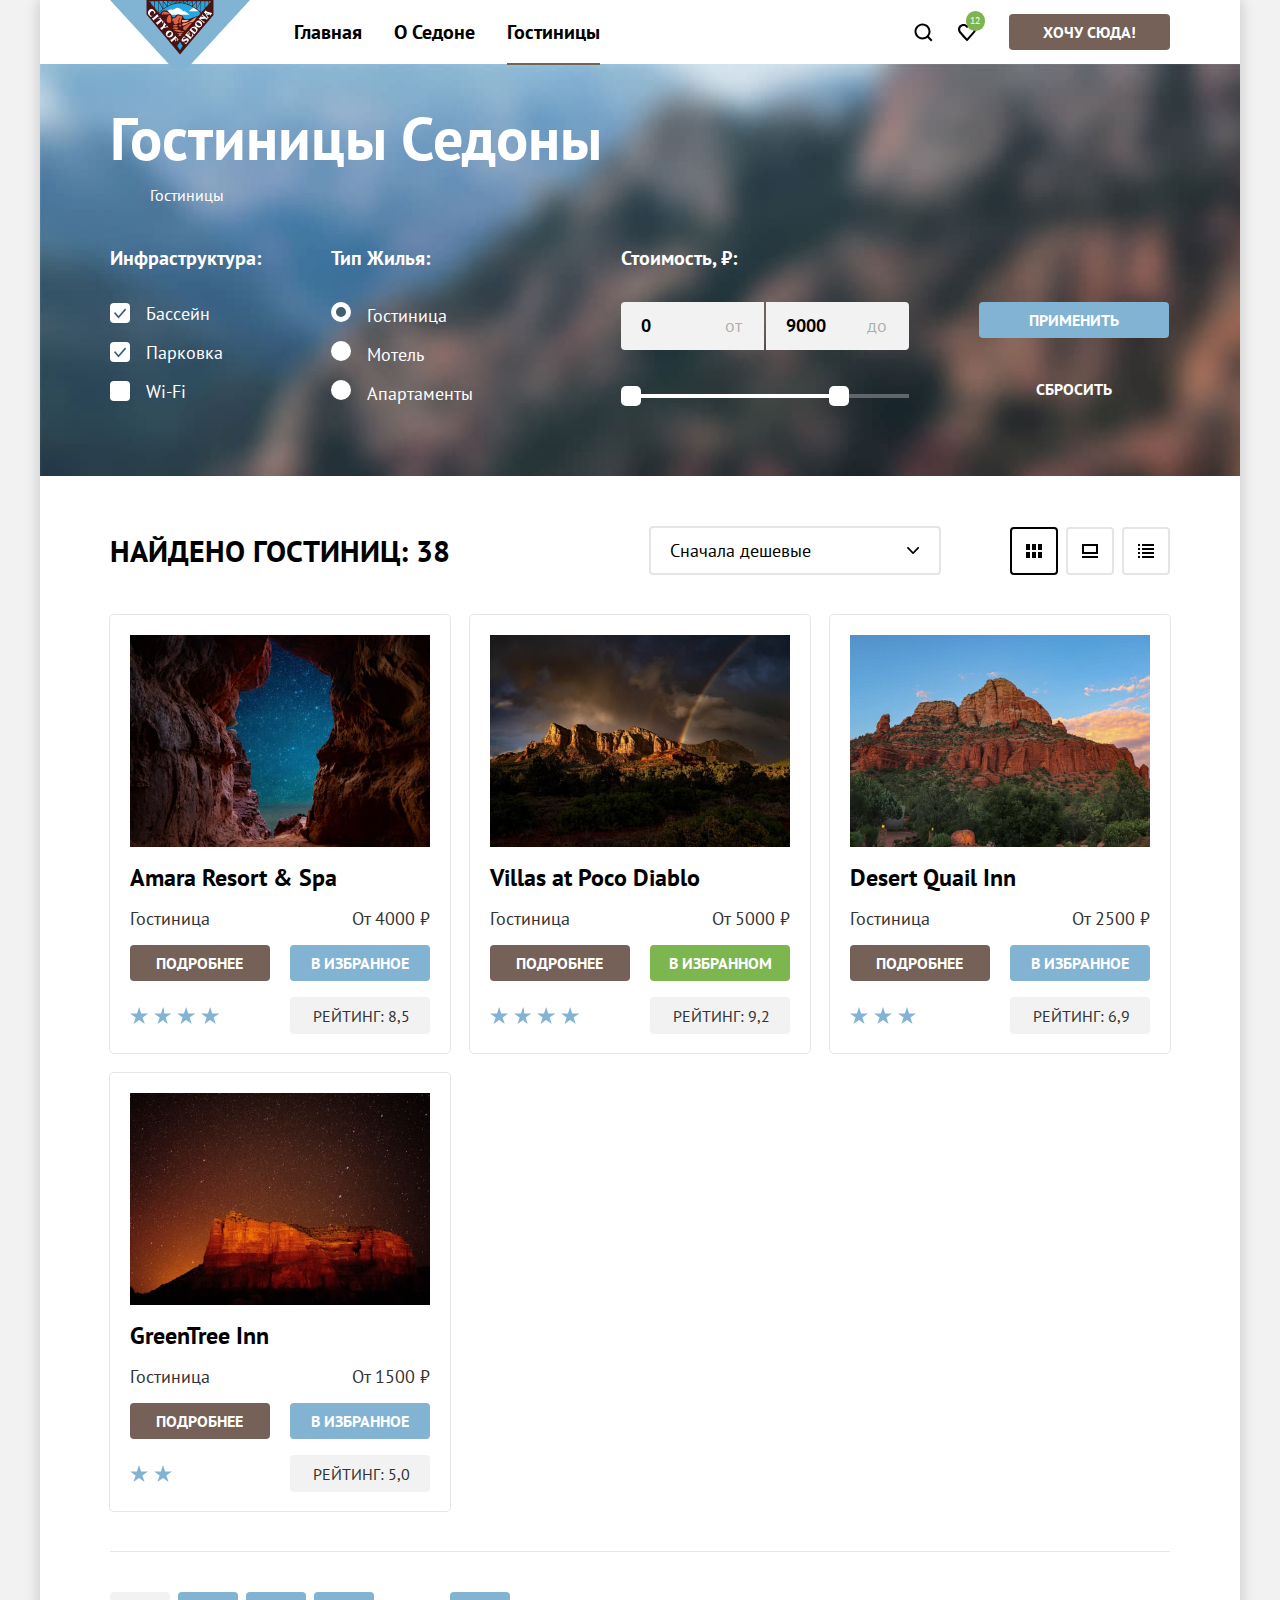
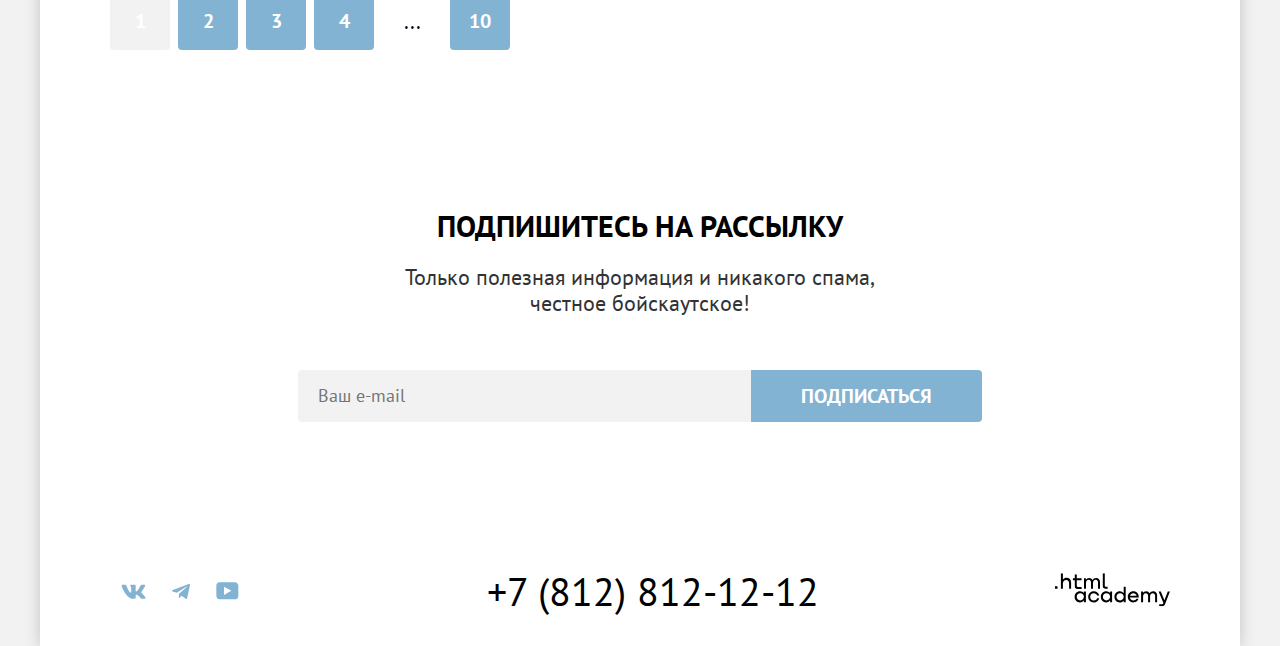
==== commit 024211ce: "Исправляет Pixel Perfect" ====
--- a/catalog.html
+++ b/catalog.html
@@ -54,7 +54,7 @@
               <h1 class="inner-header-title">Гостиницы Седоны</h1>
               <ul class="breadcrumbs">
                 <li class="breadcrumbs-item">
-                  <a class="breadcrumbs-link" href="/">КАРТИНКА!!!</a>
+                  <a class="breadcrumbs-link breadcrumbs-link-image" href="/"></a>
                 </li>
                 <li class="breadcrumbs-item">
                   <a class="breadcrumbs-link">Гостиницы</a>
@@ -82,7 +82,7 @@
                 </ul>
               </fieldset>
               <fieldset class="catalog-filter-group">
-                <legend class="catalog-filter-title">
+                <legend class="catalog-filter-title catalog-filter-title-housing">
                   <h4 class="heading-4">Тип жилья:</h4>
                 </legend>
                 <ul class="catalog-filter-list">
@@ -95,13 +95,14 @@
                     <label class="control" for="motel">Мотель</label>
                   </li>
                   <li class="catalog-filter-item">
-                    <input class="custom-radio control-input" type="radio" name="type" value="apartments" id="apartments">
+                    <input class="custom-radio control-input" type="radio" name="type" value="apartments"
+                      id="apartments">
                     <label class="control" for="apartments">Апартаменты</label>
                   </li>
                 </ul>
               </fieldset>
               <fieldset class="catalog-filter-group">
-                <legend class="catalog-filter-title">
+                <legend class="catalog-filter-title catalog-filter-title-price">
                   <h4 class="heading-4">Стоимость, ₽:</h4>
                 </legend>
                 <div class="input-group">
@@ -116,10 +117,17 @@
                     <label class="input-text input-text-position" for="input-number-to">до</label>
                   </div>
                 </div>
-                <div class="range-slider">
-                  <input class="range-from" type="range" value="0">
-                  <input class="range-to" type="range" value="0">
-                </div>
+                <div class="range">
+                  <div class="range-scale">
+                    <div class="range-bar" style="left: 220px; width: 68px">
+                      <button class="range-toggle toggle-min" type="button">
+                        <span class="visually-hidden">Изменить минимальную цену</span>
+                      </button>
+                      <button class="range-toggle toggle-max" type="button">
+                        <span class="visually-hidden">Изменить максимальную цену</span>
+                      </button>
+                    </div>
+                  </div>
               </fieldset>
               <fieldset class="catalog-filter-group">
                 <button class="button button-second button-submit" type="submit">Применить</button>
@@ -138,17 +146,17 @@
               </select>
               <ul class="show-list">
                 <li class="show-item">
-                  <a class="button cards-button button-select">
+                  <a class="button cards-button view-table button-select">
                     <span class="visually-hidden">Показать таблицей</span>
                   </a>
                 </li>
                 <li class="show-item">
-                  <a class="button cards-button" href="#">
+                  <a class="button cards-button view-slideshow" href="#">
                     <span class="visually-hidden">Показать слайдшоу</span>
                   </a>
                 </li>
                 <li class="show-item">
-                  <a class="button cards-button" href="#">
+                  <a class="button cards-button view-list" href="#">
                     <span class="visually-hidden">Показать списком</span>
                   </a>
                 </li>
@@ -183,7 +191,34 @@
                 </span>
                 <span class="button-rating">Рейтинг:&nbsp<span>9,2</span></span>
               </li>
-
+              <li class="hotel-card">
+                <a class="hotel-card-link-image" href="#" tabindex="-1">
+                  <img class="hotel-card-image" src="images/catalog/hotel-3.jpg" width="300" height="212" alt="">
+                  <h3 class="hotel-card-title">Desert Quail Inn</h3>
+                </a>
+                <span class="hotel-card-name information-description">Гостиница</span>
+                <span class="hotel-card-price information-description">От <span>2500</span> ₽</span>
+                <a class="hotel-card-button button button-link detail" href="#">Подробнее</a>
+                <button class="button button-second button-favorites-out" type="button">В избранное</button>
+                <span class="stars stars-3" role="img" aria-label="3 звезды">
+                  <span class="visually-hidden">Количество звёзд</span>
+                </span>
+                <span class="button-rating">Рейтинг:&nbsp<span>6,9</span></span>
+              </li>
+              <li class="hotel-card">
+                <a class="hotel-card-link-image" href="#" tabindex="-1">
+                  <img class="hotel-card-image" src="images/catalog/hotel-4.jpg" width="300" height="212" alt="">
+                  <h3 class="hotel-card-title">GreenTree Inn</h3>
+                </a>
+                <span class="hotel-card-name information-description">Гостиница</span>
+                <span class="hotel-card-price information-description">От <span>1500</span> ₽</span>
+                <a class="hotel-card-button button button-link detail" href="#">Подробнее</a>
+                <button class="button button-second button-favorites-out" type="button">В избранное</button>
+                <span class="stars stars-2" role="img" aria-label="2 звезды">
+                  <span class="visually-hidden">Количество звёзд</span>
+                </span>
+                <span class="button-rating">Рейтинг:&nbsp<span>5,0</span></span>
+              </li>
             </ul>
             <ul class="pagination">
               <li class="pagination-item pagination-item-current">
@@ -223,13 +258,14 @@
       </main>
       <footer class="page-footer">
         <!-- Подвал сайта -->
+        <!-- <div class="padding-container"> -->
         <div class="page-footer-container">
           <ul class="social-list">
             <li class="social-item">
               <a class="button-icon" href="https://vk.com/htmlacademy" target="_blank" rel="noreferrer noopener"
                 aria-label="Vkontakte">
-                <svg class="social-icon" width="25" height="15" viewBox="0 0 25 15" fill="none"
-                  xmlns="http://www.w3.org/2000/svg">
+                <svg class="social-icon" width="25" height="15" aria-hidden="true" focusable="false" viewBox="0 0 25 15"
+                  fill="none" xmlns="http://www.w3.org/2000/svg">
                   <path fill-rule="evenodd" clip-rule="evenodd"
                     d="M24.1164 1.80445C24.2824 1.25845 24.1164 0.856445 23.3214 0.856445H20.6964C20.0284 0.856445 19.7204 1.20345 19.5534 1.58645C19.5534 1.58645 18.2184 4.78245 16.3274 6.85845C15.7154 7.46045 15.4374 7.65145 15.1034 7.65145C14.9364 7.65145 14.6854 7.46045 14.6854 6.91345V1.80445C14.6854 1.14845 14.5014 0.856445 13.9454 0.856445H9.81738C9.40038 0.856445 9.14938 1.16045 9.14938 1.44945C9.14938 2.07045 10.0954 2.21445 10.1924 3.96245V7.76045C10.1924 8.59345 10.0394 8.74444 9.70538 8.74444C8.81538 8.74444 6.65038 5.53345 5.36538 1.85945C5.11638 1.14445 4.86438 0.856445 4.19338 0.856445H1.56638C0.816382 0.856445 0.666382 1.20345 0.666382 1.58645C0.666382 2.26845 1.55638 5.65645 4.81138 10.1374C6.98138 13.1974 10.0364 14.8564 12.8194 14.8564C14.4884 14.8564 14.6944 14.4884 14.6944 13.8534V11.5404C14.6944 10.8034 14.8524 10.6564 15.3814 10.6564C15.7714 10.6564 16.4384 10.8484 17.9964 12.3234C19.7764 14.0724 20.0694 14.8564 21.0714 14.8564H23.6964C24.4464 14.8564 24.8224 14.4884 24.6064 13.7604C24.3684 13.0364 23.5184 11.9854 22.3914 10.7384C21.7794 10.0284 20.8614 9.26345 20.5824 8.88045C20.1934 8.38945 20.3044 8.17044 20.5824 7.73345C20.5824 7.73345 23.7824 3.30745 24.1154 1.80445H24.1164Z"
                     fill="currentColor" />
@@ -239,8 +275,8 @@
             <li class="social-item">
               <a class="button-icon" href="https://t.me/htmlacademy" target="_blank" rel="noreferrer noopener"
                 aria-label="Telegram">
-                <svg class="social-icon" width="18" height="17" viewBox="0 0 18 17" fill="none"
-                  xmlns="http://www.w3.org/2000/svg">
+                <svg class="social-icon" width="18" height="17" aria-hidden="true" focusable="false" viewBox="0 0 18 17"
+                  fill="none" xmlns="http://www.w3.org/2000/svg">
                   <path
                     d="M16.785 0.955705L0.840489 7.1042C-0.247661 7.54126 -0.241365 8.14828 0.640845 8.41897L4.73445 9.69597L14.2058 3.72014C14.6537 3.44766 15.0629 3.59424 14.7265 3.89281L7.05283 10.8183H7.05103L7.05283 10.8192L6.77045 15.0387C7.18413 15.0387 7.36669 14.8489 7.59871 14.625L9.58705 12.6915L13.7229 15.7464C14.4855 16.1664 15.0332 15.9506 15.2229 15.0405L17.9379 2.2453C18.2158 1.13107 17.5126 0.626562 16.785 0.955705Z"
                     fill="currentColor" />
@@ -250,8 +286,8 @@
             <li class="social-item">
               <a class="button-icon" href="https://youtube.com/user/htmlacademyru" target="_blank"
                 rel="noreferrer noopener" aria-label="Youtube">
-                <svg class="social-icon" width="23" height="18" viewBox="0 0 23 18" fill="none"
-                  xmlns="http://www.w3.org/2000/svg">
+                <svg class="social-icon" width="23" height="18" aria-hidden="true" focusable="false" viewBox="0 0 23 18"
+                  fill="none" xmlns="http://www.w3.org/2000/svg">
                   <path
                     d="M18.9402 0.356445H3.50738C1.64668 0.356445 0.333252 1.9502 0.333252 3.75645V13.8502C0.333252 15.7627 1.64668 17.3564 3.50738 17.3564H19.1591C20.8009 17.3564 22.3333 15.7627 22.3333 13.9564V3.75645C22.1143 1.9502 20.8009 0.356445 18.9402 0.356445ZM7.99494 12.8939V4.81894L15.3283 8.85645L7.99494 12.8939Z"
                     fill="currentColor" />
@@ -260,12 +296,13 @@
             </li>
           </ul>
           <address class="contact">
-            <a class="contact-phone" href="tel:+78128121212"> +7 (812) 812-12-12 </a>
+            <a class="footer-link contact-phone" href="tel:+78128121212"> +7 (812) 812-12-12 </a>
           </address>
           <div class="partner-link">
-            <a href="https://htmlacademy.ru" target="_blank" rel="noreferrer noopener" aria-label="htmlacademy">
-              <svg class="academy" width="115" height="34" viewBox="0 0 115 34" fill="none"
-                xmlns="http://www.w3.org/2000/svg">
+            <a class="footer-link" href="https://htmlacademy.ru" target="_blank" rel="noreferrer noopener"
+              aria-label="htmlacademy">
+              <svg class="academy" width="115" height="34" role="img" aria-label="Логотип разработчика HTML Academy"
+                viewBox="0 0 115 34" fill="none" xmlns="http://www.w3.org/2000/svg">
                 <g clip-path="url(#clip0_33515_1190)">
                   <path d="M0 13.2564V15.8564H2.5V13.2564H0Z" fill="currentColor" />
                   <path
@@ -311,6 +348,7 @@
             </a>
           </div>
         </div>
+        <!-- </div> -->
       </footer>
     </div>
   </body>
--- a/styles/styles.css
+++ b/styles/styles.css
@@ -101,12 +101,6 @@
 }
 
 .page-header {
-  /* display: flex;
-  align-items: center;
-  text-align: center;
-  column-gap: 30px;
-  margin: 0; */
-
   display: flex;
   align-items: flex-start;
   justify-content: flex-start;
@@ -119,18 +113,17 @@
 
 .navigation-logo {
   width: 138px;
-  /* margin-left: 64px;
-  margin-right: 30px; */
+  height: 64px;
   position: absolute;
 }
 
-.navigation-logo:hover {
-  opacity: 0.8;
-}
-
-.navigation-logo:focus {
-  opacity: 0.8;
-}
+.navigation-logo:hover,
+.navigation-logo:focus,
+.navigation-link:hover,
+.navigation-link:focus {
+  opacity: 0.6;
+}
+
 
 .navigation {
   display: flex;
@@ -141,18 +134,10 @@
 }
 
 .navigation-list {
-  /* flex-wrap: wrap;
-  width: 450px;
-  display: flex;
-  margin: 0;
-  padding: 0;
-  list-style-type: none; */
-
   display: flex;
   align-items: center;
   justify-content: flex-start;
   flex-direction: row;
-
   margin: 0;
   list-style-type: none;
   padding-inline-start: 0;
@@ -252,10 +237,6 @@
   background-color: #615048;
 }
 
-/* .button-link:not(:disabled):active {
-  color: rgba(255, 255, 255, 0.3);
-} */
-
 .main-index {
   text-align: center;
 }
@@ -276,15 +257,6 @@
   padding-top: 51px;
 }
 
-.welcome {
-
-  /* margin-top: 51px; */
-  /* margin-bottom: 82px; */
-  /* display: block; */
-  /* margin: 0 auto; */
-  /* margin: 0; */
-}
-
 .arizona {
   padding: 69px 0;
   margin: 0;
@@ -307,6 +279,7 @@
 
 .text-title-search {
   max-width: 400px;
+  margin-right: 130px;
 }
 
 .text-description {
@@ -550,6 +523,7 @@
   margin: 0;
   padding: 0;
   list-style-type: none;
+  padding-top: 10px;
 }
 
 .button-icon {
@@ -580,6 +554,7 @@
   display: flex;
   justify-content: center;
   margin: 0 auto;
+  padding-top: 9px;
 }
 
 .contact-phone {
@@ -594,10 +569,23 @@
 .partner-link {
   display: flex;
   max-width: 200px;
+  padding-top: 15px;
 }
 
 .academy {
   color: #000000;
+}
+
+.footer-link:hover,
+.footer-link:hover .academy,
+.footer-link:focus-visible,
+.footer-link:focus-visible .academy {
+  color: #756157;
+}
+
+.footer-link:active,
+.footer-link:active .academy {
+  color: rgba(117, 97, 87, 0.3);
 }
 
 .modal-container {
@@ -611,7 +599,7 @@
 }
 
 .modal-container-close {
-  /* display: none; */
+  display: none;
 }
 
 .modal {
@@ -630,6 +618,8 @@
 
 }
 
+.button-left {}
+
 .modal-close-button {
   position: absolute;
   padding: 0;
@@ -637,7 +627,6 @@
   right: 52px;
   width: 52px;
   height: 52px;
-  /* border: none; */
   background-image: url("../images/icons/close.svg");
   background-repeat: no-repeat;
   background-position: center;
@@ -645,6 +634,21 @@
   background-color: #f2f2f2;
 }
 
+.modal-close-button:hover {
+  background-color: #e5e5e5;
+}
+
+.modal-close-button:focus-visible {
+  background-color: #e5e5e5;
+  outline: 3px solid #83b3d3;
+}
+
+.modal-close-button:active {
+  /* opacity: 0.3; */
+  background-color: #e5e5e5;
+  background-image: url("../images/icons/modal-close-active.svg");
+}
+
 .modal-content {}
 
 .modal-title {
@@ -652,24 +656,40 @@
   max-width: 540px;
 }
 
+.modal-lable {
+  display: flex;
+  margin-top: 12px;
+}
+
 .booking-date {
   display: grid;
-  grid-template-columns: 25% 75%;
+  grid-template-columns: 1fr 440px;
 }
 
 .input-date {
   font-weight: 700;
   border-radius: 4px;
   padding: 12px 20px;
-  max-width: 440px;
+  width: 440px;
   background-color: #f2f2f2;
   border: none;
 }
 
+.input-date:hover {
+  background-color: #e5e5e5;
+}
+
+.input-date:focus-visible {
+  background-color: #e5e5e5;
+  outline: 3px solid #83b3d3;
+}
+
 .feedback {
+  display: flex;
   font-size: 16px;
   line-height: 21px;
   color: #333333;
+  padding: 4px 20px 23px;
 }
 
 .invalid-feedback {
@@ -677,12 +697,149 @@
   color: #ff5757;
 }
 
+.people {
+  display: flex;
+  gap: 88px;
+  height: 48px;
+}
+
+.quantity-group {
+  display: flex;
+  gap: 46px;
+}
+
 .quantity {
-  /* grid-column: 3 / -3; */
+  display: flex;
+  border-radius: 4px;
+  width: 110px;
+  background-color: #f2f2f2;
+}
+
+.quantity-input {
+  font-family: inherit;
+  font-size: 18px;
+  line-height: 20px;
+  font-weight: 700;
+  text-align: center;
+  width: 31px;
+  margin: 0;
+  padding: 14px 0;
+  border: none;
+  background-color: #f2f2f2;
+  outline: none;
+  -moz-appearance: textfield;
+}
+
+.quantity-input::-webkit-inner-spin-button,
+.quantity-input::-webkit-outer-spin-button {
+  -webkit-appearance: none;
+  margin: 0;
+}
+
+.button-minus-plus {
+  width: 40px;
+  border: none;
+  padding: 14px 0;
+  background-color: #f2f2f2;
+  cursor: pointer;
+  outline: none;
+}
+
+.button-minus {
+  border-radius: 4px 0 0 4px;
+}
+
+.button-quantity-icon {
+  fill: rgba(117, 97, 87, 0.3);
+}
+
+.button-minus-plus:hover .button-quantity-icon {
+  fill: #000000;
+}
+
+.button-minus-plus:focus-visible .button-quantity-icon {
+  fill: #000000;
+  outline: 3px solid #82b3d3;
+  border-radius: 4px;
+}
+
+.button-minus-plus:active .button-quantity-icon {
+  opacity: 0.2;
+}
+
+.button-plus {
+  border-radius: 0 4px 4px 0;
+}
+
+.quantity-group-children {
+  width: 242px;
+  justify-content: space-between;
+}
+
+.tooltip {
+  position: absolute;
+  margin-top: -25px;
+  margin-left: 59px;
+  /* width: 24px;
+  height: 24px; */
+}
+
+.tooltip-toggle {
+  display: block;
+  align-items: center;
+  justify-content: center;
+  width: 26px;
+  height: 26px;
+  border-radius: 100%;
+  background-color: #83b3d3;
+  border: none;
+  padding: 7px 0;
+  margin: 0;
+}
+
+.tooltip-icon {
+  color: #ffffff;
+}
+
+.tooltip-text {
+  background-color: #333333;
+  color: #ffffff;
+  font-size: 16px;
+  line-height: 20px;
+  font-weight: 400;
+  text-transform: none;
+  padding: 15px 18px 18px 22px;
+  border-radius: 10px;
+  display: block;
+  width: 256px;
+  min-height: 152px;
+  position: absolute;
+  margin-top: 15px;
+  left: 50%;
+  transform: translateX(-50%);
+  z-index: 1;
+  display: none;
+}
+
+.tooltip-text:after {
+  content: '';
+  background-image: url("../images/icons/tooltip-arrow.svg");
+  width: 19px;
+  height: 9px;
+  position: absolute;
+  bottom: 100%;
+  left: 0;
+  right: 0;
+  margin-left: auto;
+  margin-right: auto;
+}
+
+.tooltip-toggle:hover + .tooltip-text,
+.tooltip-toggle:focus + .tooltip-text {
+  display: block;
 }
 
 .button-modal {
-  /* grid-column: 4 / -3; */
   background-color: #83b3d3;
   width: 100%;
   border-radius: 10px;
@@ -695,12 +852,11 @@
 .hotel-search {
   background: #E5E5E5;
   background-image: url("../images/catalog/catalog-background.jpg");
-  background-size: 100% auto, cover;
+  background-size: cover;
   background-repeat: no-repeat;
-  /* background-position: left bottom, left top; */
   color: #ffffff;
   padding-top: 35px;
-  padding-bottom: 70px;
+  min-height: 412px;
 }
 
 .inner-header {
@@ -724,11 +880,48 @@
   list-style-type: none;
 }
 
+.breadcrumbs-link-image {
+  background-image: url("../images/catalog/breadcrumbs.svg");
+  background-repeat: no-repeat;
+  background-position: center;
+  min-width: 17px;
+  min-height: 19px;
+  display: flex;
+}
+
+.breadcrumbs-link-image:hover {
+  opacity: 0.6;
+}
+
+.breadcrumbs-link-image:active {
+  opacity: 0.3;
+}
+
+.breadcrumbs-item {
+  position: relative;
+  margin-right: 23px;
+  list-style-type: none;
+  display: block;
+}
+
+.breadcrumbs-item::after {
+  content: url("../images/catalog/breadcrumbs-item-after.svg");
+  position: absolute;
+  top: 0;
+  right: -13px;
+  width: 8px;
+  height: 8px;
+}
+
+.breadcrumbs-item:last-child::after {
+  content: none;
+}
+
 .catalog-filter {
   display: grid;
   grid-template-columns: 151px 1fr 288px 191px;
   gap: 70px;
-  padding-bottom: 70px;
+  /* padding-bottom: 70px; */
 }
 
 .catalog-filter-group {
@@ -743,8 +936,22 @@
   margin: 0;
 }
 
+.catalog-filter-item {
+  margin-bottom: 16px;
+  height: 23px;
+}
+
 .catalog-filter-title {
   padding: 0;
+  margin-bottom: 24px;
+}
+
+.catalog-filter-title-housing {
+  margin-bottom: 23px;
+}
+
+.catalog-filter-title-price {
+  margin-bottom: 32px;
 }
 
 .heading-4 {
@@ -753,7 +960,6 @@
   text-transform: capitalize;
   font-weight: 700;
   margin: 0;
-  margin-bottom: 32px;
 }
 
 .control {
@@ -849,9 +1055,6 @@
 
 .input-group {
   display: flex;
-  align-items: flex-start;
-  justify-content: flex-start;
-  flex-direction: row;
   gap: 2px;
   width: 288px;
   height: 48px;
@@ -895,120 +1098,66 @@
   border-radius: 0 4px 4px 0;
 }
 
-.range-slider {
-  display: flex;
-  align-items: center;
-  justify-content: space-between;
+.input-number:hover {
+  background-color: #e5e5e5;
+}
+
+.input-number:focus-visible {
+  background-color: #e5e5e5;
+  outline: 3px solid #83b3d3;
+}
+
+.range-scale {
+  position: relative;
+  height: 4px;
+  margin-bottom: 16px;
   background-color: #ffffff;
+}
+
+.range-bar {
+  position: absolute;
   height: 4px;
-}
-
-input[type="range"] {
-  margin: 0;
-  -webkit-appearance: none;
-  position: relative;
-  overflow: hidden;
-  height: 20px;
-  cursor: pointer;
-  background-color: transparent;
-  outline: none;
-  width: 81px;
-}
-
-.range-from::-webkit-slider-runnable-track {
-  background: #ffffff;
-  height: 4px;
-  margin-right: 10px;
-  padding: 0;
-  outline: none;
-}
-
-.range-to::-webkit-slider-runnable-track {
-  margin: 0;
-  -webkit-appearance: none;
-  margin: 0;
-  padding: 0;
-  outline: none;
-  background: #61666c;
-  height: 4px;
-}
-
-::-webkit-slider-thumb {
-  -webkit-appearance: none;
+  background-color: #61666c;
+}
+
+.range-toggle {
+  position: absolute;
   width: 20px;
   height: 20px;
-  background: #ffffff;
+  background-color: #ffffff;
   border-radius: 5px;
-  -webkit-appearance: none;
-  appearance: none;
-  margin-top: -8px;
-}
-
-.range-from::-moz-range-track {
-  background: #ffffff;
-  height: 4px;
-  margin-right: 10px;
-  padding: 0;
-  outline: none;
-}
-
-.range-to::-moz-range-track {
-  margin: 0;
-  -webkit-appearance: none;
-  margin: 0;
-  padding: 0;
-  outline: none;
-  background: #61666c;
-  height: 4px;
-}
-
-::-moz-range-track {
-  height: 4px;
-  background: #61666c;
-}
-
-::-moz-range-thumb {
-  background: #fff;
-  height: 20px;
-  width: 20px;
-  border-radius: 5px;
+  cursor: pointer;
   border: none;
 }
 
-
-
-/* ::-ms-thumb {
-  background: #fff;
-  height: 20px;
-  width: 20px;
-  border-radius: 5px;
-  margin-top: -12px;
-} */
-
-/* ::-ms-ticks-after {
-  display: none;
-} */
-
-/* ::-ms-ticks-before {
-  display: none;
-} */
-
-/* ::-ms-track {
-  background: #61666c;
-  color: transparent;
-  height: 4px;
-  border: none;
-} */
-
-/* ::-ms-tooltip {
-  display: none;
-} */
-
+.range-toggle:hover {
+  box-shadow: 0 4px 10px 0 rgba(0, 0, 0, 0.25);
+}
+
+.range-toggle:focus-visible {
+  outline: 3px solid #83b3d3;
+  box-shadow: 0 4px 10px 0 rgba(0, 0, 0, 0.25);
+}
+
+.range-toggle:active {
+  outline: 2px solid #83b3d3;
+  box-shadow: 0 7px 15px 0 rgba(0, 0, 0, 0.4);
+}
+
+.toggle-min {
+  top: -8px;
+  left: -220px;
+}
+
+.toggle-max {
+  top: -8px;
+  right: 60px;
+}
 
 .button-submit {
   padding-left: 50px;
   padding-right: 50px;
-  margin-bottom: 32px;
+  margin-bottom: 28px;
   margin-top: 56px;
 }
 
@@ -1052,7 +1201,7 @@
   border: 2px solid #e5e5e5;
   border-radius: 4px;
   width: 292px;
-  padding: 14px 20px;
+  padding: 12px 19px;
   padding-right: 52px;
   background-color: #ffffff;
   background-image: url("../images/icons/select-arrow.svg");
@@ -1090,6 +1239,7 @@
   margin: 0;
   padding: 0;
   list-style-type: none;
+  gap: 8px;
 }
 
 .show-item {
@@ -1097,21 +1247,50 @@
 }
 
 .cards-button {
-  min-width: 48px;
-  min-height: 48px;
+  width: 48px;
+  height: 48px;
+  background-repeat: no-repeat;
+  background-position: center;
+  background-color: #ffffff;
+  border: 2px solid #e5e5e5;
+  border-radius: 4px;
+  outline: none;
+}
+
+.button-select,
+.cards-button:hover,
+.cards-button:active {
+  border: 2px solid #000000;
+}
+
+.cards-button:focus-visible {
+  border: 2px solid #68a2ca;
+}
+
+.view-table {
+  background-image: url("../images/catalog/view-table.svg");
+}
+
+.view-slideshow {
+  background-image: url("../images/catalog/view-slideshow.svg");
+}
+
+.view-list {
+  background-image: url("../images/catalog/view-list.svg");
 }
 
 .hotel-list {
   display: grid;
   grid-template-columns: repeat(3, 1fr);
   gap: 20px;
-  margin-bottom: 40px;
-  padding-bottom: 40px;
   border-bottom: 1px solid #e5e5e5;
   padding-inline-start: 0;
-  /* margin: 0;
-  padding: 0; */
+  margin: 0;
+  padding: 0;
   list-style-type: none;
+  margin-top: 40px;
+  padding-bottom: 40px;
+  margin-bottom: 40px;
 }
 
 .hotel-card {
@@ -1120,6 +1299,7 @@
   border-radius: 4px;
   gap: 16px 20px;
   padding: 20px;
+  padding-bottom: 19px;
   width: 340px;
   box-shadow: 0px 0px 0px 1px #e5e5e5;
 }
@@ -1132,7 +1312,7 @@
 }
 
 .hotel-card-image {
-  margin-bottom: 16px;
+  margin-bottom: 10px;
 }
 
 .hotel-card-title {
@@ -1193,11 +1373,11 @@
 }
 
 .stars-1::before {
-  width: px;
+  width: 20px;
 }
 
 .stars-2::before {
-  width: px;
+  width: 42px;
 }
 
 .stars-3::before {
@@ -1205,11 +1385,11 @@
 }
 
 .stars-4::before {
-  width: 87px;
+  width: 89px;
 }
 
 .stars-5::before {
-  width: px;
+  width: 100px;
 }
 
 .button-rating {
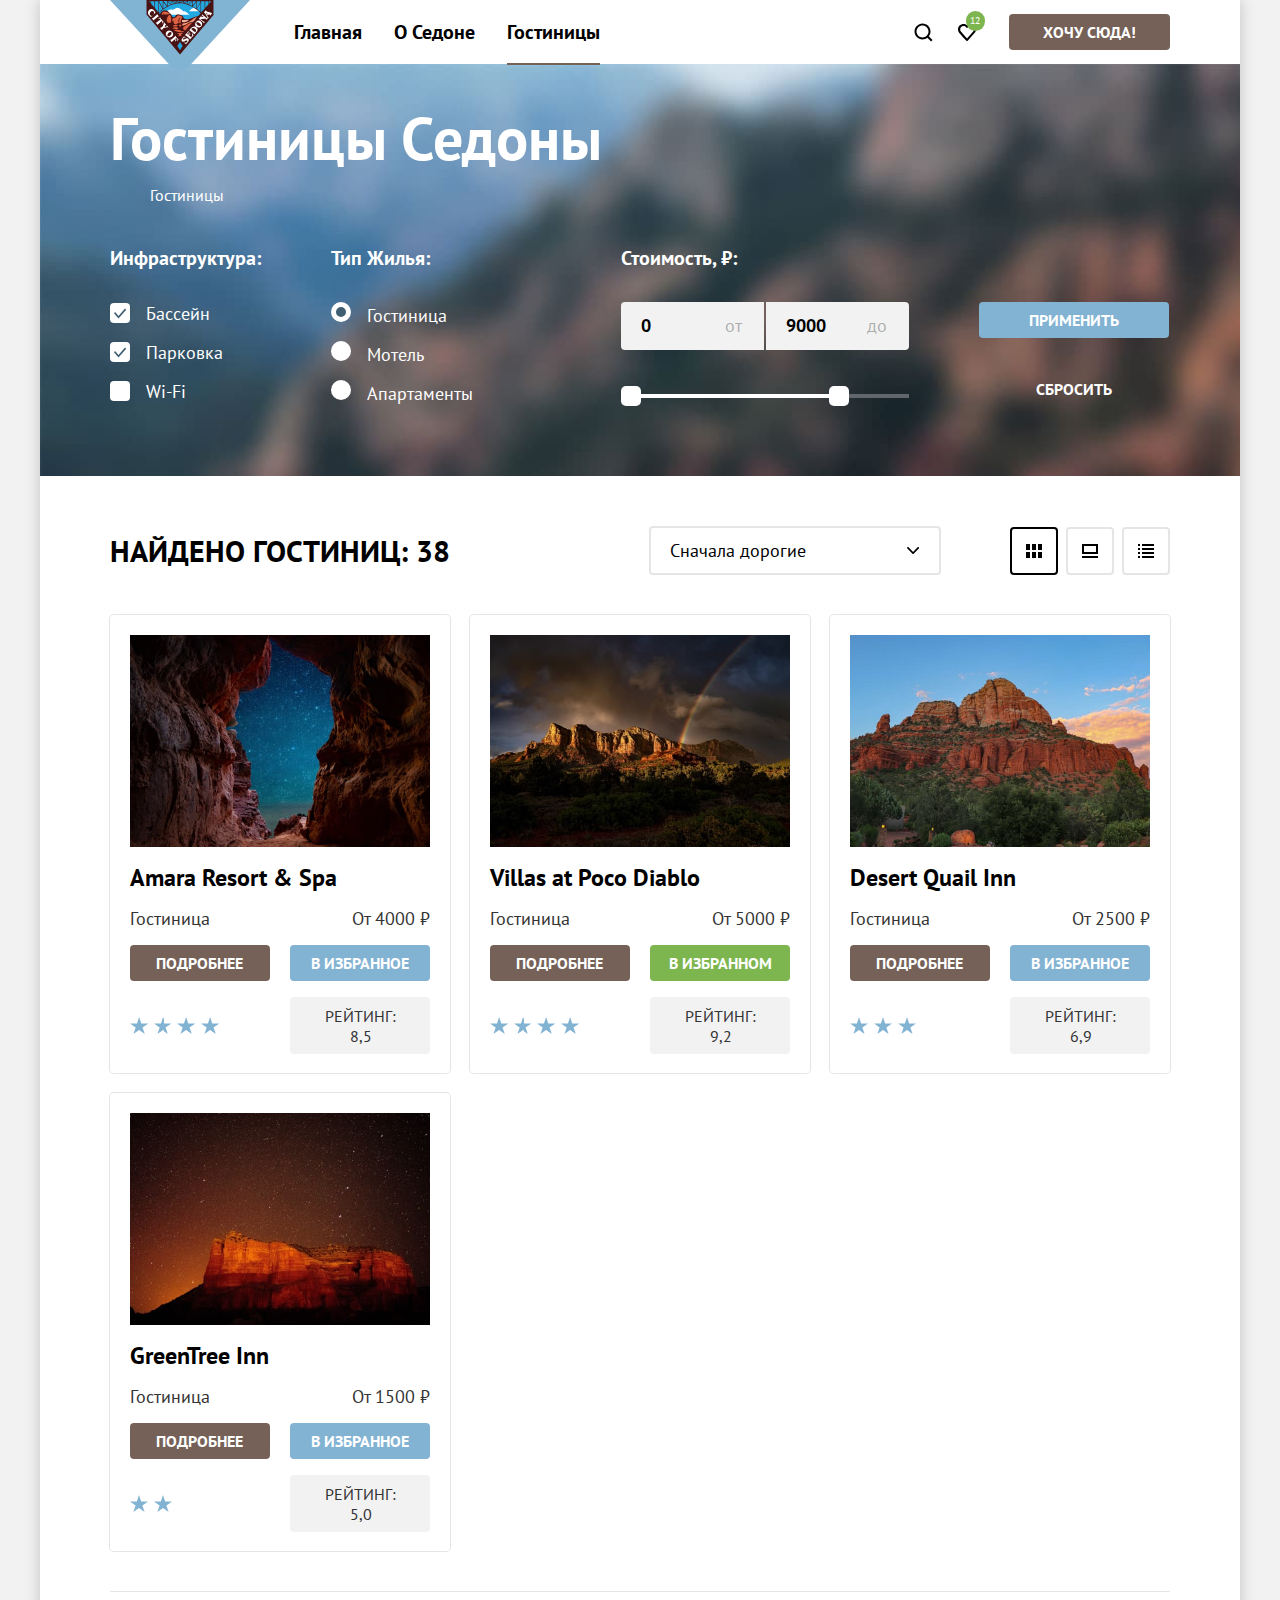
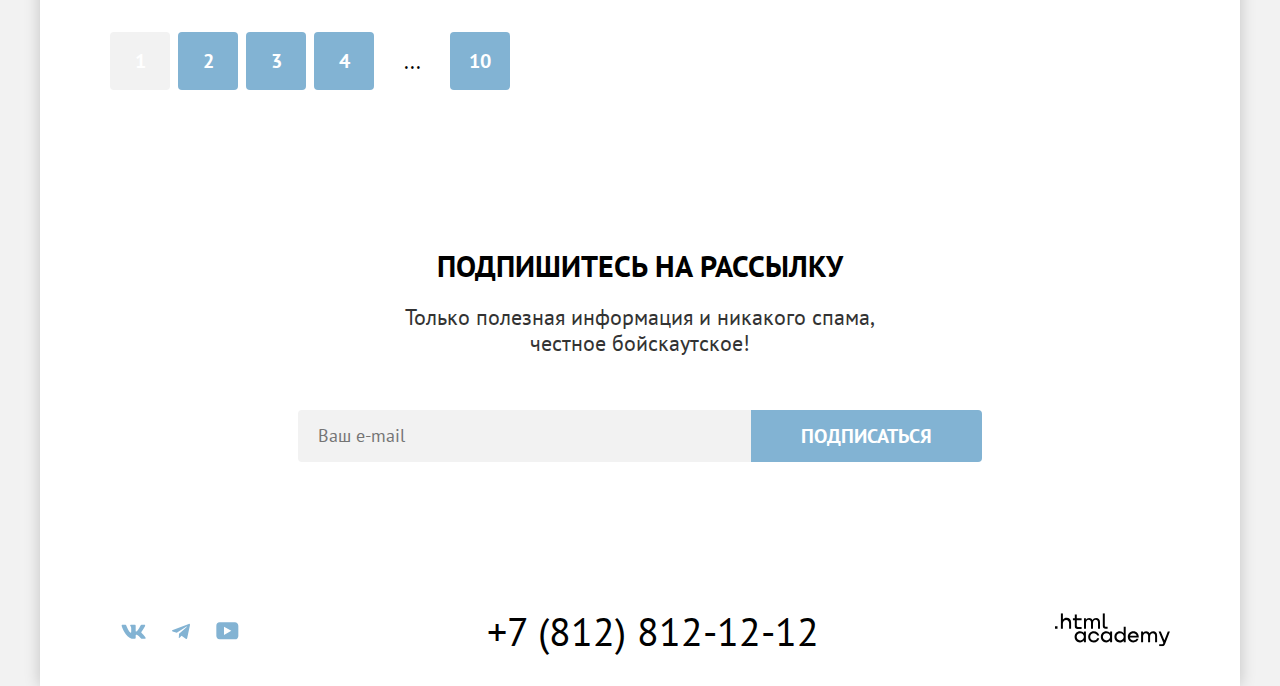
==== commit f2456cfb: "Исправляет html" ====
--- a/catalog.html
+++ b/catalog.html
@@ -4,6 +4,8 @@
   <head>
     <meta charset="utf-8">
     <title>Гостиницы Седоны</title>
+    <link rel="icon" href="favicon.ico">
+    <link rel="icon" type="image/png" href="images/icons/favicon.png">
     <link rel="stylesheet" href="styles/styles.css">
   </head>
 
@@ -128,6 +130,7 @@
                       </button>
                     </div>
                   </div>
+                </div>
               </fieldset>
               <fieldset class="catalog-filter-group">
                 <button class="button button-second button-submit" type="submit">Применить</button>
@@ -141,8 +144,8 @@
             <div class="sorting-hotels">
               <h2 class="text-title text-title-search">Найдено гостиниц: <span>38</span></h2>
               <select class="select-control" aria-label="Сортировка">
-                <option value="cheap">Сначала дешевые</option>
-                <option value="expensive">Сначала дорогие</option>
+                <option value="cheap">Сначала дорогие</option>
+                <option value="expensive">Сначала дешевые</option>
               </select>
               <ul class="show-list">
                 <li class="show-item">
@@ -170,12 +173,12 @@
                 </a>
                 <span class="hotel-card-name information-description">Гостиница</span>
                 <span class="hotel-card-price information-description">От <span>4000</span> ₽</span>
-                <a class="hotel-card-button button button-link detail" href="#">Подробнее</a>
+                <a class="hotel-card-button button button-link" href="#">Подробнее</a>
                 <button class="button button-second button-favorites-out" type="button">В избранное</button>
                 <span class="stars stars-4" role="img" aria-label="4 звезды">
                   <span class="visually-hidden">Количество звёзд</span>
                 </span>
-                <span class="button-rating">Рейтинг:&nbsp<span>8,5</span></span>
+                <span class="button-rating">Рейтинг: 8,5</span>
               </li>
               <li class="hotel-card">
                 <a class="hotel-card-link-image" href="#" tabindex="-1">
@@ -184,12 +187,12 @@
                 </a>
                 <span class="hotel-card-name information-description">Гостиница</span>
                 <span class="hotel-card-price information-description">От <span>5000</span> ₽</span>
-                <a class="hotel-card-button button button-link detail" href="#">Подробнее</a>
+                <a class="hotel-card-button button button-link" href="#">Подробнее</a>
                 <button class="button button-favorite" type="button">В избранном</button>
                 <span class="stars stars-4" role="img" aria-label="4 звезды">
                   <span class="visually-hidden">Количество звёзд</span>
                 </span>
-                <span class="button-rating">Рейтинг:&nbsp<span>9,2</span></span>
+                <span class="button-rating">Рейтинг: 9,2</span>
               </li>
               <li class="hotel-card">
                 <a class="hotel-card-link-image" href="#" tabindex="-1">
@@ -198,12 +201,12 @@
                 </a>
                 <span class="hotel-card-name information-description">Гостиница</span>
                 <span class="hotel-card-price information-description">От <span>2500</span> ₽</span>
-                <a class="hotel-card-button button button-link detail" href="#">Подробнее</a>
+                <a class="hotel-card-button button button-link" href="#">Подробнее</a>
                 <button class="button button-second button-favorites-out" type="button">В избранное</button>
                 <span class="stars stars-3" role="img" aria-label="3 звезды">
                   <span class="visually-hidden">Количество звёзд</span>
                 </span>
-                <span class="button-rating">Рейтинг:&nbsp<span>6,9</span></span>
+                <span class="button-rating">Рейтинг: 6,9</span>
               </li>
               <li class="hotel-card">
                 <a class="hotel-card-link-image" href="#" tabindex="-1">
@@ -212,12 +215,12 @@
                 </a>
                 <span class="hotel-card-name information-description">Гостиница</span>
                 <span class="hotel-card-price information-description">От <span>1500</span> ₽</span>
-                <a class="hotel-card-button button button-link detail" href="#">Подробнее</a>
+                <a class="hotel-card-button button button-link" href="#">Подробнее</a>
                 <button class="button button-second button-favorites-out" type="button">В избранное</button>
                 <span class="stars stars-2" role="img" aria-label="2 звезды">
                   <span class="visually-hidden">Количество звёзд</span>
                 </span>
-                <span class="button-rating">Рейтинг:&nbsp<span>5,0</span></span>
+                <span class="button-rating">Рейтинг: 5,0</span>
               </li>
             </ul>
             <ul class="pagination">
@@ -258,7 +261,6 @@
       </main>
       <footer class="page-footer">
         <!-- Подвал сайта -->
-        <!-- <div class="padding-container"> -->
         <div class="page-footer-container">
           <ul class="social-list">
             <li class="social-item">
@@ -348,7 +350,6 @@
             </a>
           </div>
         </div>
-        <!-- </div> -->
       </footer>
     </div>
   </body>
--- a/styles/styles.css
+++ b/styles/styles.css
@@ -51,8 +51,6 @@
   background-color: #756157;
   text-align: center;
   cursor: pointer;
-  /* padding-top: 8px;
-  padding-bottom: 8px; */
   padding: 8px;
   text-decoration: none;
   box-sizing: border-box;
@@ -260,6 +258,7 @@
 .arizona {
   padding: 69px 0;
   margin: 0;
+  margin-bottom: 22px;
 }
 
 .text-title {
@@ -397,13 +396,7 @@
   list-style-type: none;
 }
 
-/*
-.service-title {
-  position: relative;
-} */
-
 .service-title::before {
-  /* position: absolute; */
   content: "";
   display: block;
   width: 75px;
@@ -453,7 +446,6 @@
   background-image: url("../images/index/subscribe-index.jpg");
   background-size: 100% auto, cover;
   background-repeat: no-repeat;
-  /* background-position: left bottom, left top; */
   color: #ffffff;
 }
 
@@ -498,8 +490,6 @@
   background-color: #68a2ca;
 }
 
-.button-second:not(:disabled):active {}
-
 .page-footer {
   min-height: 120px;
   display: flex;
@@ -609,16 +599,11 @@
   padding: 64px 70px;
   box-shadow: 0 25px 50px 0 rgba(0, 0, 0, 0.15);
   background: #ffffff;
-
-
 }
 
 .modal-search {
   width: 717px;
-
-}
-
-.button-left {}
+}
 
 .modal-close-button {
   position: absolute;
@@ -644,12 +629,9 @@
 }
 
 .modal-close-button:active {
-  /* opacity: 0.3; */
   background-color: #e5e5e5;
   background-image: url("../images/icons/modal-close-active.svg");
 }
-
-.modal-content {}
 
 .modal-title {
   margin-bottom: 64px;
@@ -673,6 +655,10 @@
   width: 440px;
   background-color: #f2f2f2;
   border: none;
+  background-image: url("../images/icons/date.svg");
+  background-repeat: no-repeat;
+  background-position: right;
+  background-position-x: calc(100% - 20px);
 }
 
 .input-date:hover {
@@ -693,7 +679,6 @@
 }
 
 .invalid-feedback {
-  /* grid-row: 1 / -2; */
   color: #ff5757;
 }
 
@@ -780,8 +765,6 @@
   position: absolute;
   margin-top: -25px;
   margin-left: 59px;
-  /* width: 24px;
-  height: 24px; */
 }
 
 .tooltip-toggle {
@@ -921,7 +904,6 @@
   display: grid;
   grid-template-columns: 151px 1fr 288px 191px;
   gap: 70px;
-  /* padding-bottom: 70px; */
 }
 
 .catalog-filter-group {
@@ -1052,7 +1034,6 @@
   outline: 3px solid #83b3d3;
 }
 
-
 .input-group {
   display: flex;
   gap: 2px;
@@ -1174,10 +1155,6 @@
 .reset-button:not(:disabled):focus {
   border: 3px solid #83b3d3;
 }
-
-/* .reset-button:not(:disabled):active {
-  color: rgba(255, 255, 255, 0.3);
-} */
 
 .reset-button:disabled {
   opacity: 0.1;
@@ -1226,13 +1203,6 @@
   cursor: default;
 }
 
-/* .select-control:focus-visible {
-  outline: none;
-  border: 2px solid;
-} */
-
-.sorting-type {}
-
 .show-list {
   display: flex;
   flex-wrap: wrap;
@@ -1331,10 +1301,6 @@
   padding-right: 26px;
   display: flex;
   align-items: center;
-}
-
-.detail {
-  /* color: #ffffff; */
 }
 
 .button-favorites-out {
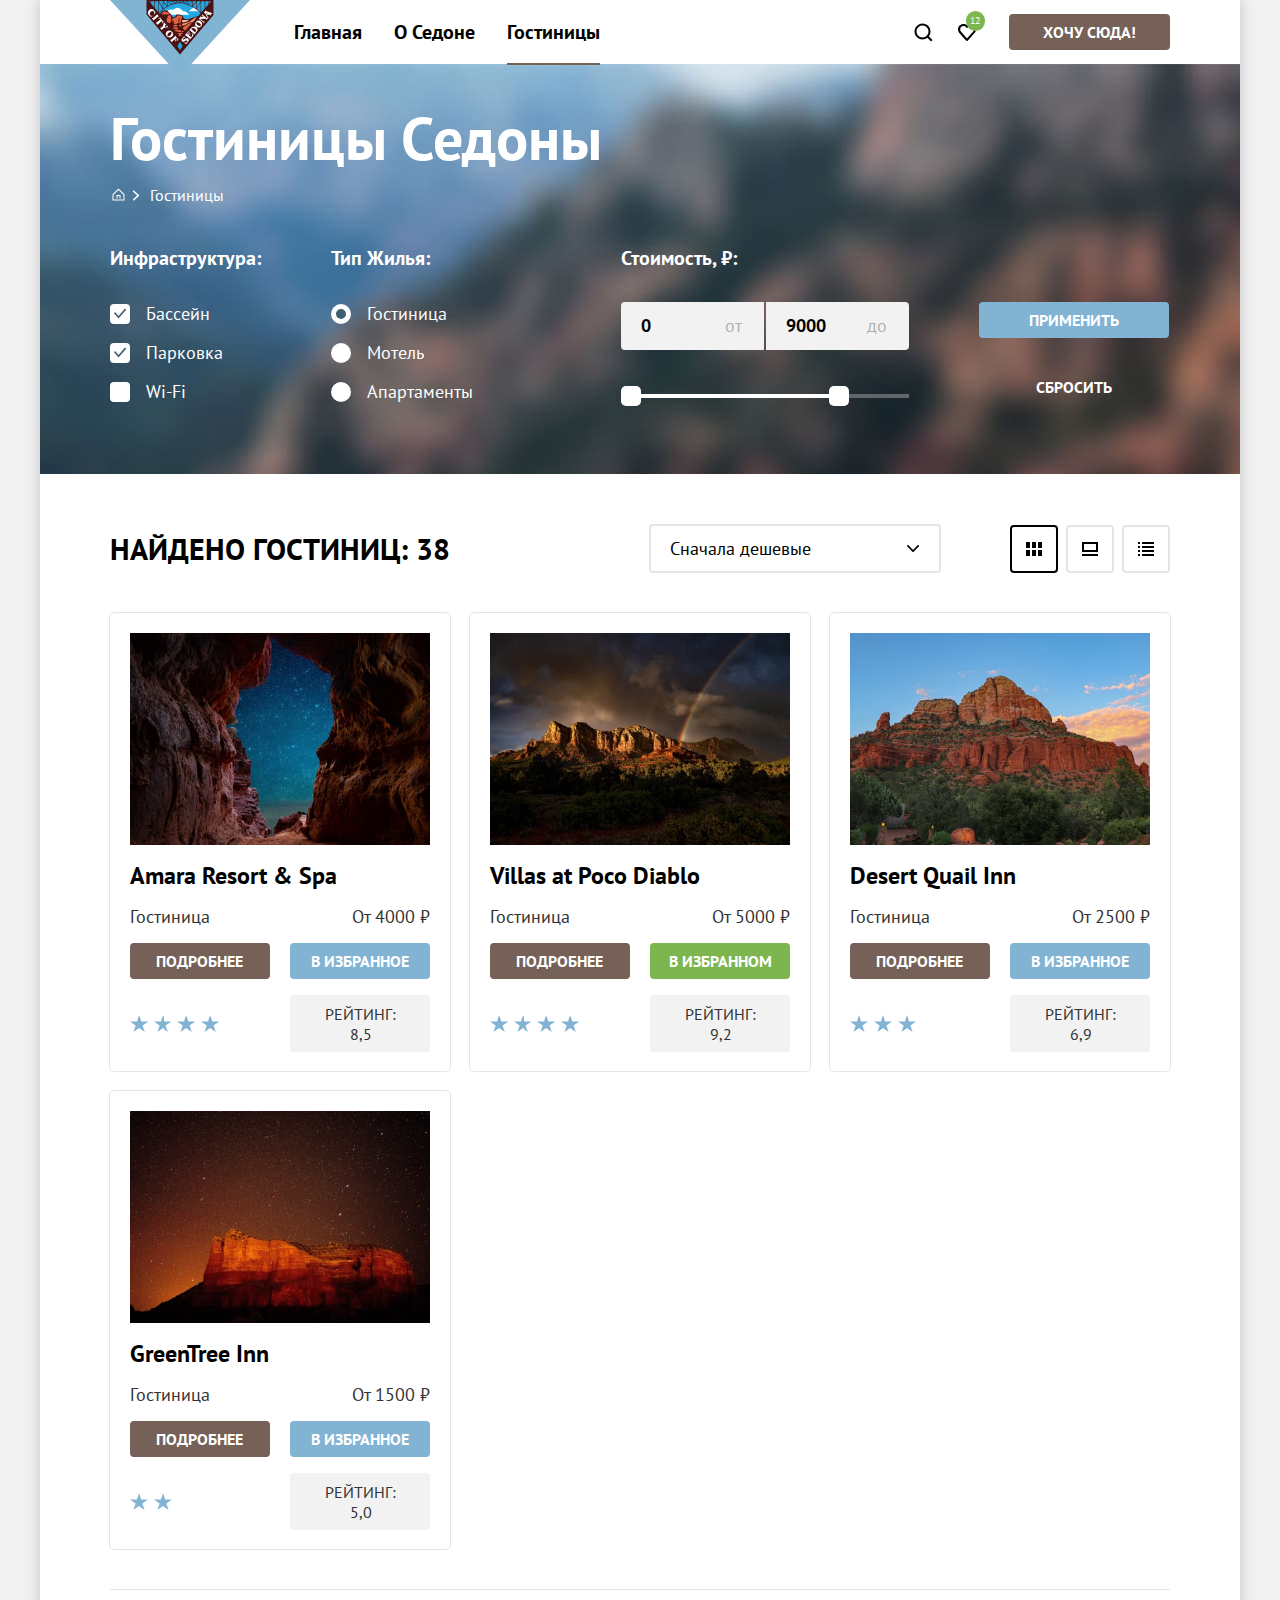
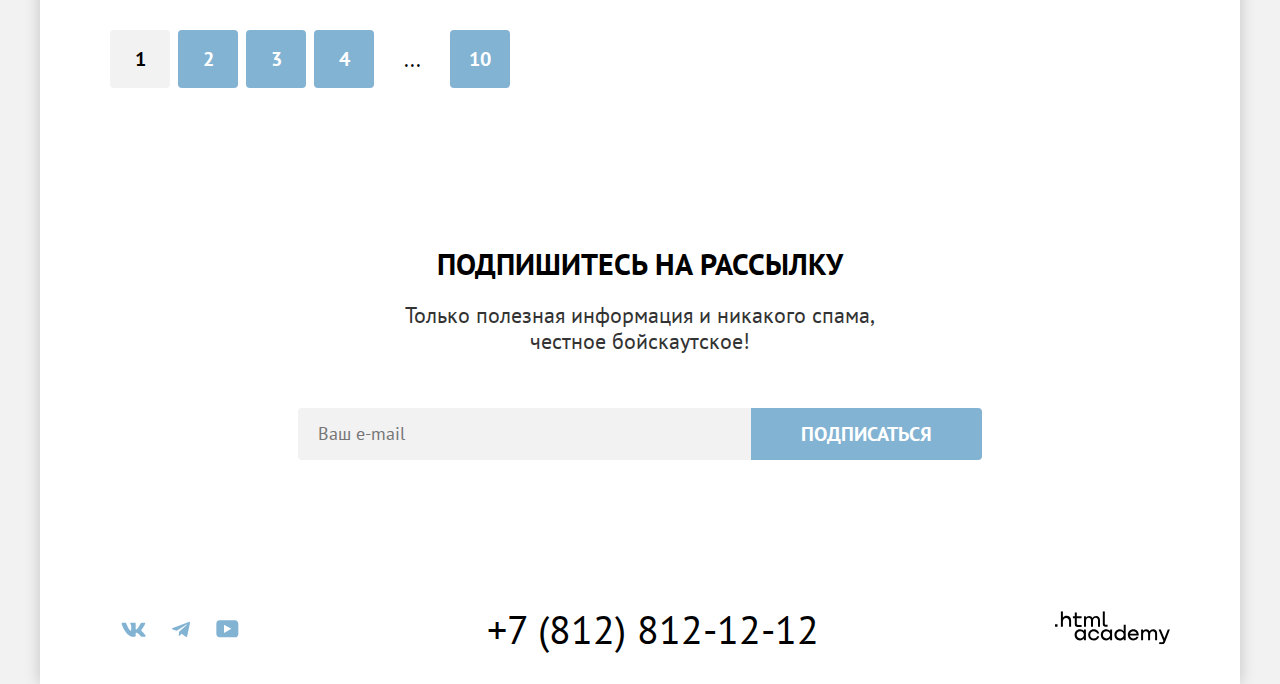
==== commit 308e06d6: "Merge pull request #8 from MaremianaComp/master" ====
--- a/catalog.html
+++ b/catalog.html
@@ -26,7 +26,7 @@
                 <a class="navigation-link" href="#">О Седоне</a>
               </li>
               <li>
-                <a class="navigation-link navigation-link-current">Гостиницы</a>
+                <a class="navigation-link navigation-link-current" href>Гостиницы</a>
               </li>
             </ul>
             <ul class="navigation-list navigation-user">
@@ -70,15 +70,15 @@
                 </legend>
                 <ul class="catalog-filter-list">
                   <li class="catalog-filter-item">
-                    <input class="custom-checkbox control-input" type="checkbox" name="pool" id="pool" checked>
+                    <input class="custom-checkbox control-input visually-hidden" type="checkbox" name="pool" id="pool" checked>
                     <label class="control" for="pool">Бассейн</label>
                   </li>
                   <li class="catalog-filter-item">
-                    <input class="custom-checkbox control-input" type="checkbox" name="parking" id="parking" checked>
+                    <input class="custom-checkbox control-input visually-hidden" type="checkbox" name="parking" id="parking" checked>
                     <label class="control" for="parking">Парковка</label>
                   </li>
                   <li class="catalog-filter-item">
-                    <input class="custom-checkbox control-input" type="checkbox" name="wi-fi" id="wi-fi">
+                    <input class="custom-checkbox control-input visually-hidden" type="checkbox" name="wi-fi" id="wi-fi">
                     <label class="control" for="wi-fi">Wi-Fi</label>
                   </li>
                 </ul>
@@ -89,15 +89,15 @@
                 </legend>
                 <ul class="catalog-filter-list">
                   <li class="catalog-filter-item">
-                    <input class="custom-radio control-input" type="radio" name="type" value="hotel" id="hotel" checked>
+                    <input class="custom-radio control-input visually-hidden" type="radio" name="type" value="hotel" id="hotel" checked>
                     <label class="control" for="hotel">Гостиница</label>
                   </li>
                   <li class="catalog-filter-item">
-                    <input class="custom-radio control-input" type="radio" name="type" value="motel" id="motel">
+                    <input class="custom-radio control-input visually-hidden" type="radio" name="type" value="motel" id="motel">
                     <label class="control" for="motel">Мотель</label>
                   </li>
                   <li class="catalog-filter-item">
-                    <input class="custom-radio control-input" type="radio" name="type" value="apartments"
+                    <input class="custom-radio control-input visually-hidden" type="radio" name="type" value="apartments"
                       id="apartments">
                     <label class="control" for="apartments">Апартаменты</label>
                   </li>
@@ -144,12 +144,12 @@
             <div class="sorting-hotels">
               <h2 class="text-title text-title-search">Найдено гостиниц: <span>38</span></h2>
               <select class="select-control" aria-label="Сортировка">
+                <option value="expensive">Сначала дешевые</option>
                 <option value="cheap">Сначала дорогие</option>
-                <option value="expensive">Сначала дешевые</option>
               </select>
               <ul class="show-list">
                 <li class="show-item">
-                  <a class="button cards-button view-table button-select">
+                  <a class="button cards-button view-table button-select" href>
                     <span class="visually-hidden">Показать таблицей</span>
                   </a>
                 </li>
--- a/styles/styles.css
+++ b/styles/styles.css
@@ -56,7 +56,7 @@
   box-sizing: border-box;
   appearance: none;
   transition: background-color 250ms ease-in-out, color 250ms ease-in-out;
-  outline: none;
+  /* outline: none; */
 }
 
 .button:disabled {
@@ -683,9 +683,10 @@
 }
 
 .people {
-  display: flex;
+  display: grid;
+  grid-template-columns: 247px 242px;
   gap: 88px;
-  height: 48px;
+  min-height: 48px;
 }
 
 .quantity-group {
@@ -839,7 +840,7 @@
   background-repeat: no-repeat;
   color: #ffffff;
   padding-top: 35px;
-  min-height: 412px;
+  padding-bottom: 55px;
 }
 
 .inner-header {
@@ -919,22 +920,22 @@
 }
 
 .catalog-filter-item {
+  display: flex;
   margin-bottom: 16px;
-  height: 23px;
 }
 
 .catalog-filter-title {
   padding: 0;
-  margin-bottom: 24px;
-}
-
-.catalog-filter-title-housing {
-  margin-bottom: 23px;
-}
-
-.catalog-filter-title-price {
   margin-bottom: 32px;
 }
+
+/* .catalog-filter-title-housing {
+  margin-bottom: 30px;
+} */
+
+/* .catalog-filter-title-price {
+  margin-bottom: 32px;
+} */
 
 .heading-4 {
   font-size: 20px;
@@ -1007,6 +1008,12 @@
   position: absolute;
   z-index: -1;
   opacity: 0;
+}
+
+.custom-radio + label {
+  display: inline-flex;
+  align-items: center;
+  user-select: none;
 }
 
 /* создание в label псевдоэлемента  before со следующими стилями */
@@ -1138,7 +1145,7 @@
 .button-submit {
   padding-left: 50px;
   padding-right: 50px;
-  margin-bottom: 28px;
+  margin-bottom: 26px;
   margin-top: 56px;
 }
 
@@ -1233,6 +1240,7 @@
   border: 2px solid #000000;
 }
 
+.button-select:focus-visible,
 .cards-button:focus-visible {
   border: 2px solid #68a2ca;
 }
@@ -1416,6 +1424,7 @@
 
 .pagination-current {
   background-color: #f2f2f2;
+  color: #000000;
 }
 
 .ellipsis {
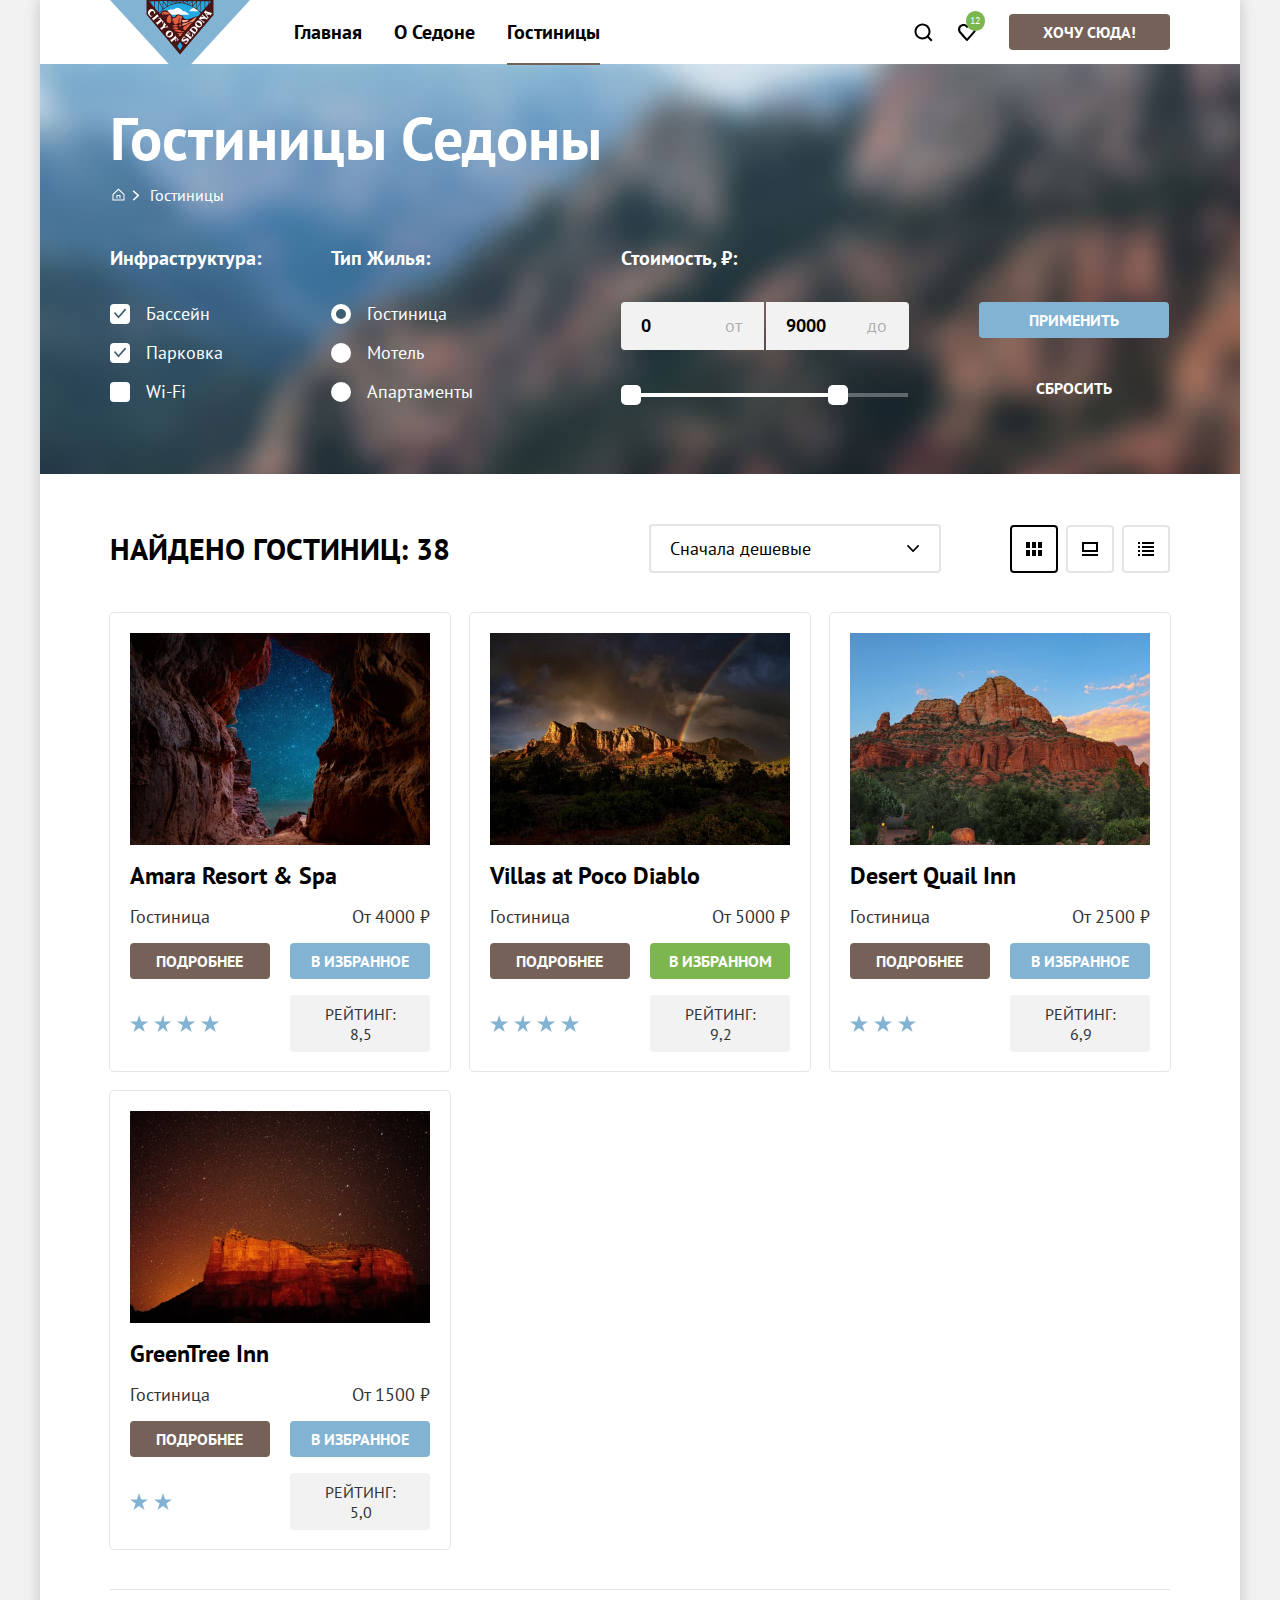
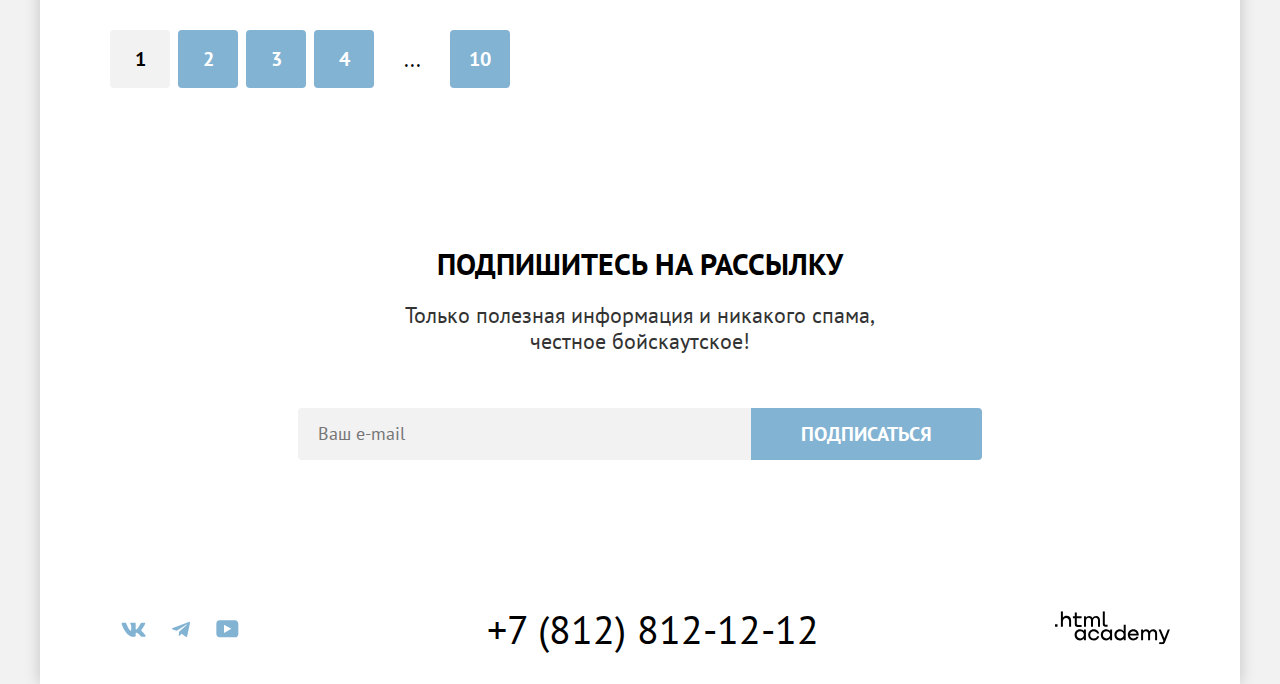
==== commit 83b914df: "Исправляет ошибки для допуска" ====
--- a/catalog.html
+++ b/catalog.html
@@ -38,7 +38,6 @@
               <li class="navigation-user-item navigation-user-margin">
                 <a class="navigation-link navigation-user-link navigation-user-link-favorite" href="#">
                   <span class="visually-hidden">Избранное</span>
-                  <span class="visually-hidden">Количество выбранных отелей:</span>
                   <span class="likes-number">12</span>
                 </a>
               </li>
@@ -65,48 +64,47 @@
             </header>
             <form class="catalog-filter" action="https://echo.htmlacademy.ru" method="get">
               <fieldset class="catalog-filter-group">
-                <legend class="catalog-filter-title">
-                  <h4 class="heading-4">Инфраструктура:</h4>
-                </legend>
+                <legend class="catalog-filter-title heading-4">Инфраструктура:</legend>
                 <ul class="catalog-filter-list">
                   <li class="catalog-filter-item">
-                    <input class="custom-checkbox control-input visually-hidden" type="checkbox" name="pool" id="pool" checked>
+                    <input class="custom-checkbox control-input visually-hidden" type="checkbox" name="pool" id="pool"
+                      checked>
                     <label class="control" for="pool">Бассейн</label>
                   </li>
                   <li class="catalog-filter-item">
-                    <input class="custom-checkbox control-input visually-hidden" type="checkbox" name="parking" id="parking" checked>
+                    <input class="custom-checkbox control-input visually-hidden" type="checkbox" name="parking"
+                      id="parking" checked>
                     <label class="control" for="parking">Парковка</label>
                   </li>
                   <li class="catalog-filter-item">
-                    <input class="custom-checkbox control-input visually-hidden" type="checkbox" name="wi-fi" id="wi-fi">
+                    <input class="custom-checkbox control-input visually-hidden" type="checkbox" name="wi-fi"
+                      id="wi-fi">
                     <label class="control" for="wi-fi">Wi-Fi</label>
                   </li>
                 </ul>
               </fieldset>
               <fieldset class="catalog-filter-group">
-                <legend class="catalog-filter-title catalog-filter-title-housing">
-                  <h4 class="heading-4">Тип жилья:</h4>
-                </legend>
+                <legend class="catalog-filter-title heading-4 catalog-filter-title-housing">Тип жилья:</legend>
                 <ul class="catalog-filter-list">
                   <li class="catalog-filter-item">
-                    <input class="custom-radio control-input visually-hidden" type="radio" name="type" value="hotel" id="hotel" checked>
+                    <input class="custom-radio control-input visually-hidden" type="radio" name="type" value="hotel"
+                      id="hotel" checked>
                     <label class="control" for="hotel">Гостиница</label>
                   </li>
                   <li class="catalog-filter-item">
-                    <input class="custom-radio control-input visually-hidden" type="radio" name="type" value="motel" id="motel">
+                    <input class="custom-radio control-input visually-hidden" type="radio" name="type" value="motel"
+                      id="motel">
                     <label class="control" for="motel">Мотель</label>
                   </li>
                   <li class="catalog-filter-item">
-                    <input class="custom-radio control-input visually-hidden" type="radio" name="type" value="apartments"
-                      id="apartments">
+                    <input class="custom-radio control-input visually-hidden" type="radio" name="type"
+                      value="apartments" id="apartments">
                     <label class="control" for="apartments">Апартаменты</label>
                   </li>
                 </ul>
               </fieldset>
               <fieldset class="catalog-filter-group">
-                <legend class="catalog-filter-title catalog-filter-title-price">
-                  <h4 class="heading-4">Стоимость, ₽:</h4>
-                </legend>
+                <legend class="catalog-filter-title heading-4 catalog-filter-title-price">Стоимость, ₽:</legend>
                 <div class="input-group">
                   <div class="input-container">
                     <input class="input-text input-number input-number-from" type="number" name="from" value="0" min="0"
@@ -120,16 +118,12 @@
                   </div>
                 </div>
                 <div class="range">
-                  <div class="range-scale">
-                    <div class="range-bar" style="left: 220px; width: 68px">
-                      <button class="range-toggle toggle-min" type="button">
-                        <span class="visually-hidden">Изменить минимальную цену</span>
-                      </button>
-                      <button class="range-toggle toggle-max" type="button">
-                        <span class="visually-hidden">Изменить максимальную цену</span>
-                      </button>
-                    </div>
-                  </div>
+                  <button class="range-toggle toggle-min" type="button">
+                    <span class="visually-hidden">Изменить минимальную цену</span>
+                  </button>
+                  <button class="range-toggle toggle-max" type="button">
+                    <span class="visually-hidden">Изменить максимальную цену</span>
+                  </button>
                 </div>
               </fieldset>
               <fieldset class="catalog-filter-group">
@@ -167,13 +161,13 @@
             </div>
             <ul class="hotel-list">
               <li class="hotel-card">
-                <a class="hotel-card-link-image" href="#" tabindex="-1">
+                <a class="hotel-card-link-image" href="#">
                   <img class="hotel-card-image" src="images/catalog/hotel-1.jpg" width="300" height="212" alt="">
                   <h3 class="hotel-card-title">Amara Resort & Spa</h3>
                 </a>
                 <span class="hotel-card-name information-description">Гостиница</span>
                 <span class="hotel-card-price information-description">От <span>4000</span> ₽</span>
-                <a class="hotel-card-button button button-link" href="#">Подробнее</a>
+                <a class="hotel-card-button button button-link" href="#" tabindex="-1">Подробнее</a>
                 <button class="button button-second button-favorites-out" type="button">В избранное</button>
                 <span class="stars stars-4" role="img" aria-label="4 звезды">
                   <span class="visually-hidden">Количество звёзд</span>
@@ -181,13 +175,13 @@
                 <span class="button-rating">Рейтинг: 8,5</span>
               </li>
               <li class="hotel-card">
-                <a class="hotel-card-link-image" href="#" tabindex="-1">
+                <a class="hotel-card-link-image" href="#">
                   <img class="hotel-card-image" src="images/catalog/hotel-2.jpg" width="300" height="212" alt="">
                   <h3 class="hotel-card-title">Villas at Poco Diablo</h3>
                 </a>
                 <span class="hotel-card-name information-description">Гостиница</span>
                 <span class="hotel-card-price information-description">От <span>5000</span> ₽</span>
-                <a class="hotel-card-button button button-link" href="#">Подробнее</a>
+                <a class="hotel-card-button button button-link" href="#" tabindex="-1">Подробнее</a>
                 <button class="button button-favorite" type="button">В избранном</button>
                 <span class="stars stars-4" role="img" aria-label="4 звезды">
                   <span class="visually-hidden">Количество звёзд</span>
@@ -195,13 +189,13 @@
                 <span class="button-rating">Рейтинг: 9,2</span>
               </li>
               <li class="hotel-card">
-                <a class="hotel-card-link-image" href="#" tabindex="-1">
+                <a class="hotel-card-link-image" href="#">
                   <img class="hotel-card-image" src="images/catalog/hotel-3.jpg" width="300" height="212" alt="">
                   <h3 class="hotel-card-title">Desert Quail Inn</h3>
                 </a>
                 <span class="hotel-card-name information-description">Гостиница</span>
                 <span class="hotel-card-price information-description">От <span>2500</span> ₽</span>
-                <a class="hotel-card-button button button-link" href="#">Подробнее</a>
+                <a class="hotel-card-button button button-link" href="#" tabindex="-1">Подробнее</a>
                 <button class="button button-second button-favorites-out" type="button">В избранное</button>
                 <span class="stars stars-3" role="img" aria-label="3 звезды">
                   <span class="visually-hidden">Количество звёзд</span>
@@ -209,13 +203,13 @@
                 <span class="button-rating">Рейтинг: 6,9</span>
               </li>
               <li class="hotel-card">
-                <a class="hotel-card-link-image" href="#" tabindex="-1">
+                <a class="hotel-card-link-image" href="#">
                   <img class="hotel-card-image" src="images/catalog/hotel-4.jpg" width="300" height="212" alt="">
                   <h3 class="hotel-card-title">GreenTree Inn</h3>
                 </a>
                 <span class="hotel-card-name information-description">Гостиница</span>
                 <span class="hotel-card-price information-description">От <span>1500</span> ₽</span>
-                <a class="hotel-card-button button button-link" href="#">Подробнее</a>
+                <a class="hotel-card-button button button-link" href="#" tabindex="-1">Подробнее</a>
                 <button class="button button-second button-favorites-out" type="button">В избранное</button>
                 <span class="stars stars-2" role="img" aria-label="2 звезды">
                   <span class="visually-hidden">Количество звёзд</span>
--- a/styles/styles.css
+++ b/styles/styles.css
@@ -27,7 +27,7 @@
 }
 
 body {
-  font-family: "PT Sans", sans-serif;
+  font-family: "PT Sans", Arial, sans-serif;
   font-size: 30px;
   line-height: 36px;
   font-style: normal;
@@ -56,7 +56,6 @@
   box-sizing: border-box;
   appearance: none;
   transition: background-color 250ms ease-in-out, color 250ms ease-in-out;
-  /* outline: none; */
 }
 
 .button:disabled {
@@ -118,7 +117,9 @@
 .navigation-logo:hover,
 .navigation-logo:focus,
 .navigation-link:hover,
-.navigation-link:focus {
+.navigation-link:focus,
+.hotel-card-link-image:hover,
+.hotel-card-link-image:focus {
   opacity: 0.6;
 }
 
@@ -246,7 +247,7 @@
 .hero {
   display: flex;
   justify-content: center;
-  background-color: #E5E5E5;
+  background-color: rgba(131, 179, 211, 0.50);
   background-image: url("../images/index/divider.svg"), url("../images/index/index-background.jpg");
   background-size: 100% auto, cover;
   background-repeat: no-repeat;
@@ -442,7 +443,7 @@
 }
 
 .subscription-main-image {
-  background: #E5E5E5;
+  background-color: rgba(131, 179, 211, 0.50);
   background-image: url("../images/index/subscribe-index.jpg");
   background-size: 100% auto, cover;
   background-repeat: no-repeat;
@@ -640,7 +641,7 @@
 
 .modal-lable {
   display: flex;
-  margin-top: 12px;
+  padding-top: 12px;
 }
 
 .booking-date {
@@ -834,7 +835,7 @@
 }
 
 .hotel-search {
-  background: #E5E5E5;
+  background-color: rgba(131, 179, 211, 0.50);
   background-image: url("../images/catalog/catalog-background.jpg");
   background-size: cover;
   background-repeat: no-repeat;
@@ -910,7 +911,12 @@
 .catalog-filter-group {
   border: 0;
   padding: 0;
-  margin: 0;
+  padding-top: 32px;
+  margin: 0;
+}
+
+.catalog-filter-title {
+  padding: 0;
 }
 
 .catalog-filter-list {
@@ -923,19 +929,6 @@
   display: flex;
   margin-bottom: 16px;
 }
-
-.catalog-filter-title {
-  padding: 0;
-  margin-bottom: 32px;
-}
-
-/* .catalog-filter-title-housing {
-  margin-bottom: 30px;
-} */
-
-/* .catalog-filter-title-price {
-  margin-bottom: 32px;
-} */
 
 .heading-4 {
   font-size: 20px;
@@ -989,13 +982,16 @@
   opacity: 0.6;
 }
 
-/* стили для активного состояния чекбокса (при нажатии на него) */
-.custom-checkbox:active + label::before {
-  opacity: 0.3;
-}
-
 .control:active {
   opacity: 0.6;
+}
+
+.custom-checkbox:disabled + label::before {
+  opacity: 0.3;
+}
+
+.custom-checkbox:disabled + label {
+  opacity: 0.3;
 }
 
 /* стили для чекбокса, находящегося в фокусе */
@@ -1041,12 +1037,20 @@
   outline: 3px solid #83b3d3;
 }
 
+.custom-radio:disabled + label::before {
+  opacity: 0.3;
+}
+
+.custom-radio:disabled + label {
+  opacity: 0.3;
+}
+
 .input-group {
   display: flex;
   gap: 2px;
   width: 288px;
   height: 48px;
-  margin-bottom: 44px;
+  margin-bottom: 35px;
 }
 
 .input-container {
@@ -1055,7 +1059,6 @@
 
 .input-number {
   font-weight: 700;
-  padding: 12px 20px;
   width: 143px;
   background: #f2f2f2;
   border: none;
@@ -1095,17 +1098,30 @@
   outline: 3px solid #83b3d3;
 }
 
-.range-scale {
+.range {
   position: relative;
+  width: 287px;
+  height: 20px;
+}
+
+.range:before {
+  width: 226px;
+}
+
+.range::before, .range:after {
+  content: '';
+  position: absolute;
+  left: 0;
+  top: 50%;
+  transform: translateY(-50%);
   height: 4px;
-  margin-bottom: 16px;
-  background-color: #ffffff;
-}
-
-.range-bar {
-  position: absolute;
-  height: 4px;
-  background-color: #61666c;
+  background-color: #fff;
+}
+
+.range:after {
+  width: 61px;
+  left: 226px;
+  opacity: .3;
 }
 
 .range-toggle {
@@ -1132,35 +1148,31 @@
   box-shadow: 0 7px 15px 0 rgba(0, 0, 0, 0.4);
 }
 
-.toggle-min {
-  top: -8px;
-  left: -220px;
-}
-
 .toggle-max {
-  top: -8px;
   right: 60px;
 }
 
 .button-submit {
   padding-left: 50px;
   padding-right: 50px;
-  margin-bottom: 26px;
-  margin-top: 56px;
+  margin-bottom: 27px;
+  margin-top: 24px;
 }
 
 .reset-button {
   background-color: transparent;
-  padding-left: 57px;
-  padding-right: 57px;
+  padding-left: 54px;
+  padding-right: 54px;
+  border: 3px solid transparent;
 }
 
 .reset-button:not(:disabled):hover {
   opacity: 0.6;
 }
 
-.reset-button:not(:disabled):focus {
+.reset-button:not(:disabled):focus-visible {
   border: 3px solid #83b3d3;
+  outline: none;
 }
 
 .reset-button:disabled {
@@ -1217,6 +1229,7 @@
   padding: 0;
   list-style-type: none;
   gap: 8px;
+  max-width: 160px;
 }
 
 .show-item {
@@ -1279,13 +1292,12 @@
   padding: 20px;
   padding-bottom: 19px;
   width: 340px;
-  box-shadow: 0px 0px 0px 1px #e5e5e5;
+  box-shadow: 0 0 0 1px #e5e5e5;
 }
 
 .hotel-card-link-image {
   grid-column: 1 / -1;
   color: #000000;
-  text-transform: ;
   text-decoration: none;
 }
 
@@ -1419,7 +1431,7 @@
 }
 
 .pagination-link:not(:disabled):active {
-  color: rgba(255, 255, 255, 0.3)
+  color: rgba(255, 255, 255, 0.3);
 }
 
 .pagination-current {
